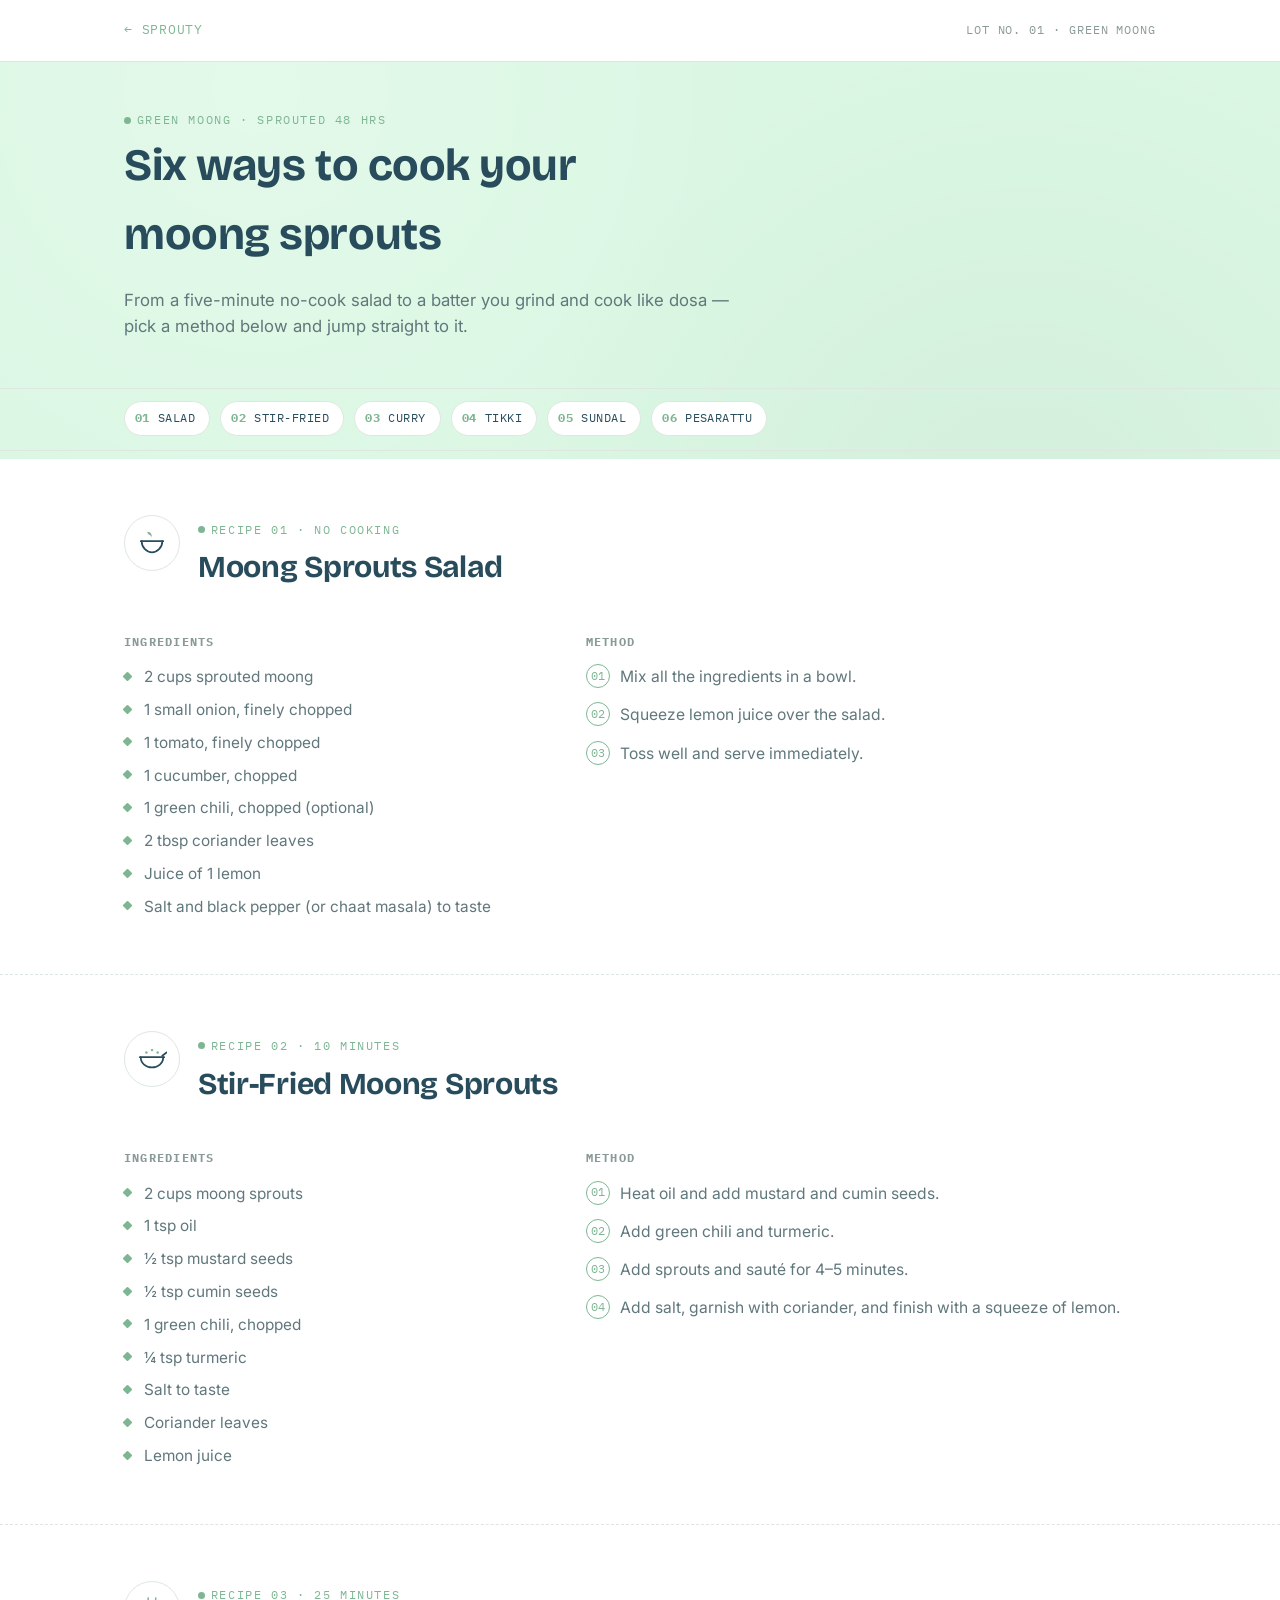
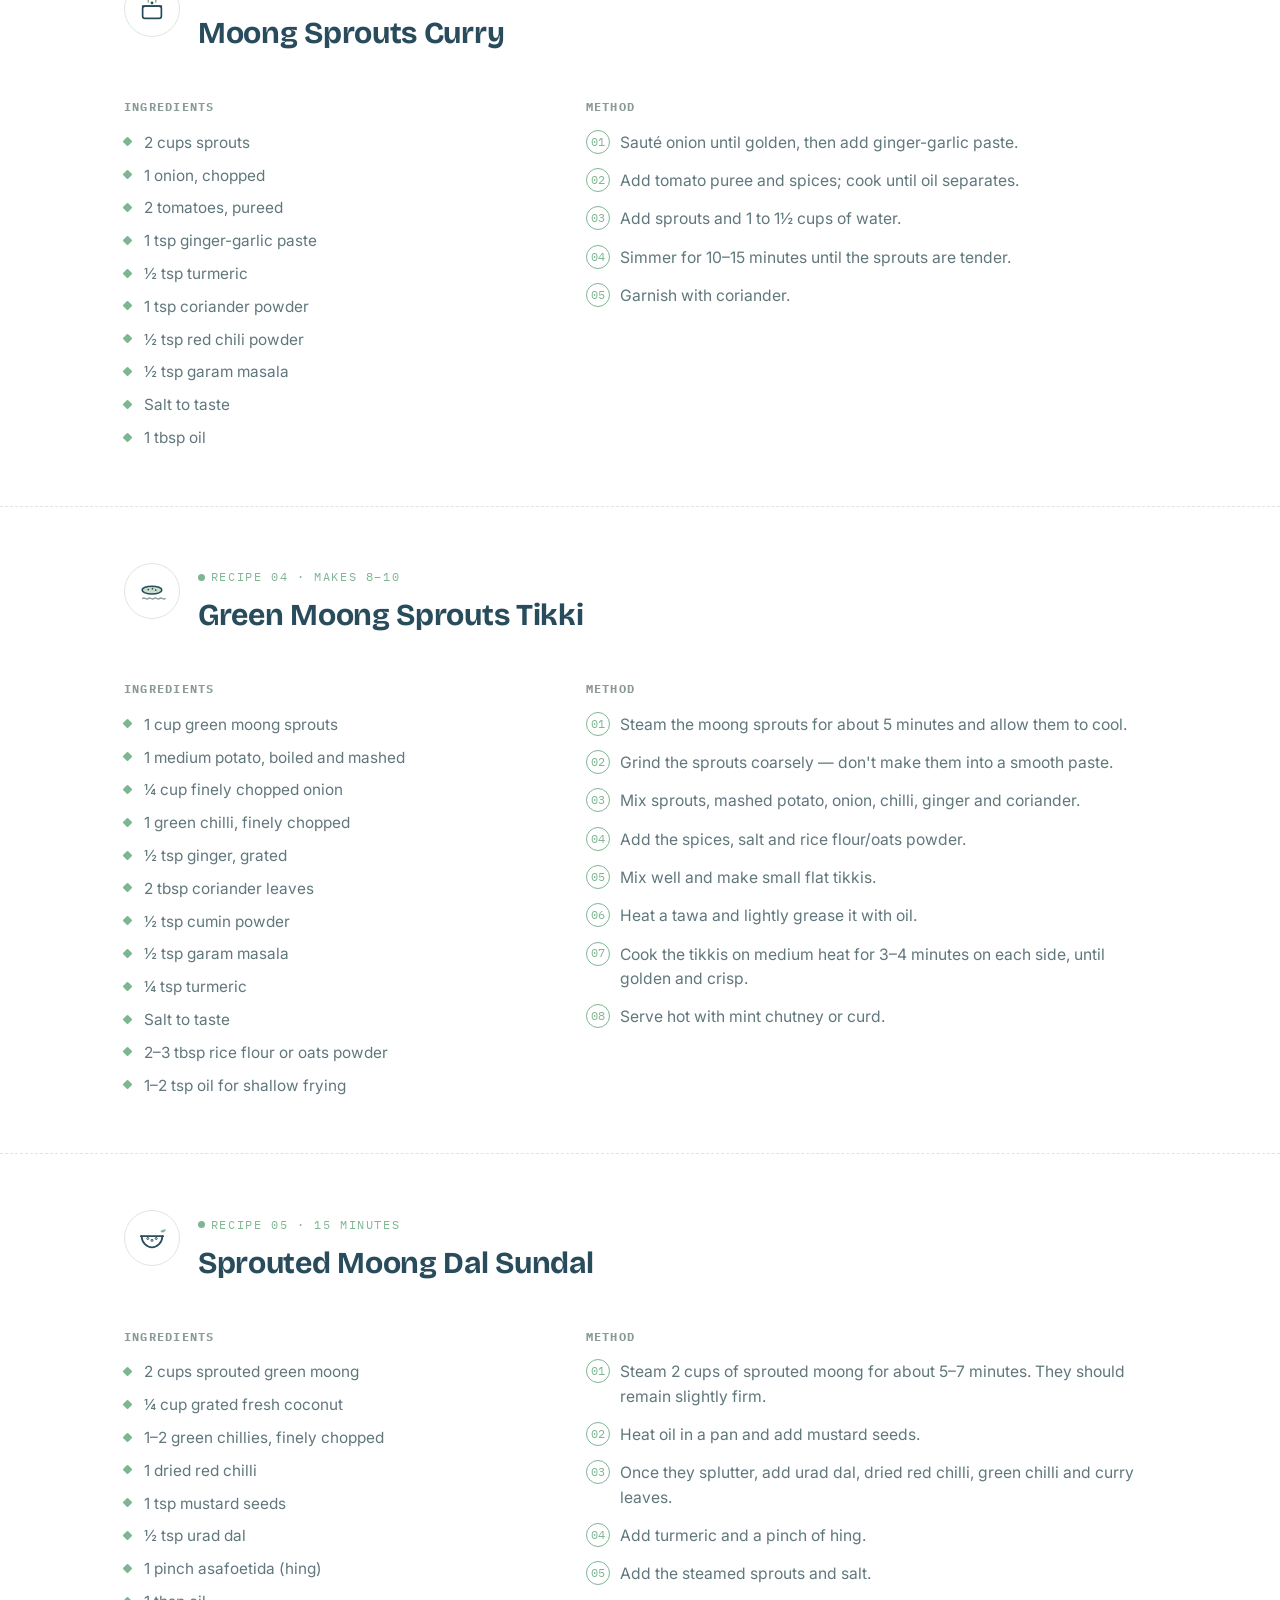
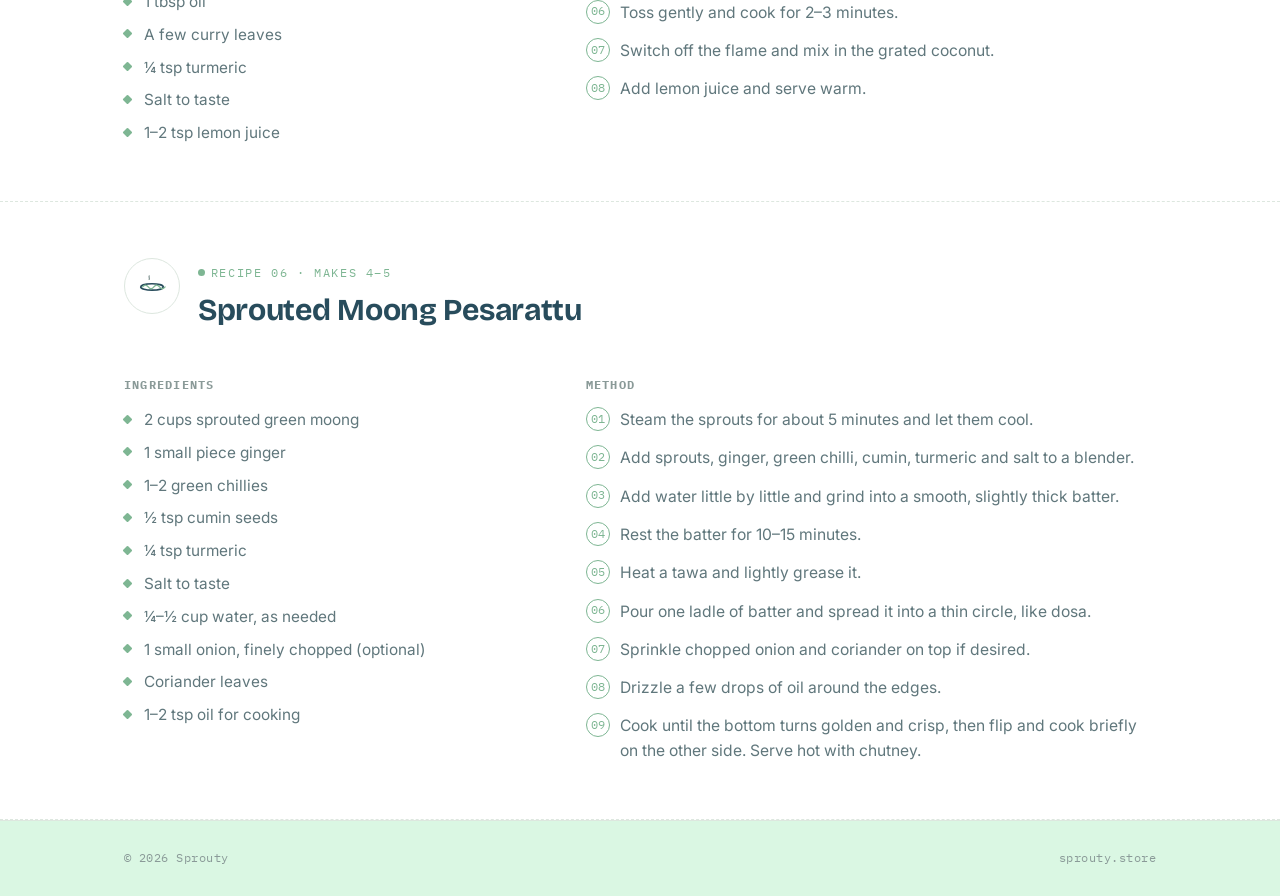
==== moong.html @ 5dbc137a "Initial commit of Sprouty website Co-Authored-By: Claude Sonnet 5 <noreply@anthropic.com>" ====
<!doctype html>
<html lang="en">
<head>
<meta charset="utf-8">
<meta name="viewport" content="width=device-width, initial-scale=1">
<title>Green Moong Sprouts — 6 Recipes | Sprouty</title>
<meta name="description" content="Six ways to cook green moong sprouts: salad, stir-fry, curry, tikki, sundal and pesarattu.">
<link rel="icon" href="asset/img/favicon.ico" sizes="any">
<link rel="icon" type="image/png" sizes="16x16" href="asset/img/favicon-16x16.png">
<link rel="icon" type="image/png" sizes="32x32" href="asset/img/favicon-32x32.png">
<link rel="icon" type="image/png" sizes="192x192" href="asset/img/favicon-192x192.png">
<link rel="apple-touch-icon" sizes="180x180" href="asset/img/favicon-180x180.png">
<link rel="preconnect" href="https://fonts.googleapis.com">
<link rel="preconnect" href="https://fonts.gstatic.com" crossorigin>
<link href="https://fonts.googleapis.com/css2?family=Bricolage+Grotesque:opsz,wght@12..96,400..800&family=IBM+Plex+Mono:wght@400;600&family=Inter:wght@400;500;600&display=swap" rel="stylesheet">
<link rel="stylesheet" href="css/style.css">
</head>
<body>

<!-- shared icon set, referenced via <use> so every recipe badge shares one visual language -->
<svg width="0" height="0" style="position:absolute" aria-hidden="true">
<defs>
  <symbol id="icon-salad" viewBox="0 0 32 32">
    <path d="M16 11c0-4-5-3-5-7 4 0 5 3 5 7z" fill="#7eb693"/>
    <path d="M5 14c0 7 5.5 12 11 12s11-5 11-12" fill="none" stroke="#284c5c" stroke-width="1.8" stroke-linecap="round"/>
    <line x1="4" y1="14" x2="28" y2="14" stroke="#284c5c" stroke-width="1.8" stroke-linecap="round"/>
  </symbol>
  <symbol id="icon-stirfry" viewBox="0 0 32 32">
    <circle cx="10" cy="9" r="1.3" fill="#7eb693"/>
    <circle cx="16" cy="6.5" r="1.3" fill="#7eb693"/>
    <circle cx="22" cy="9" r="1.3" fill="#7eb693"/>
    <path d="M4 14c0 6.5 5.5 11 12 11s12-4.5 12-11" fill="none" stroke="#284c5c" stroke-width="1.8" stroke-linecap="round"/>
    <line x1="3" y1="14" x2="29" y2="14" stroke="#284c5c" stroke-width="1.8" stroke-linecap="round"/>
    <line x1="27" y1="12.5" x2="31.5" y2="9" stroke="#284c5c" stroke-width="1.8" stroke-linecap="round"/>
  </symbol>
  <symbol id="icon-curry" viewBox="0 0 32 32">
    <circle cx="16" cy="9.5" r="1.5" fill="#284c5c"/>
    <path d="M12 8.5c.6-1.8-.6-2.6 0-4.2M20 8.5c.6-1.8-.6-2.6 0-4.2" fill="none" stroke="#7eb693" stroke-width="1.6" stroke-linecap="round"/>
    <rect x="6" y="13" width="20" height="13" rx="2.5" fill="none" stroke="#284c5c" stroke-width="1.8"/>
    <line x1="6" y1="13" x2="26" y2="13" stroke="#284c5c" stroke-width="1.8" stroke-linecap="round"/>
  </symbol>
  <symbol id="icon-tikki" viewBox="0 0 32 32">
    <ellipse cx="16" cy="15" rx="10.5" ry="4.2" fill="#c9dec9" stroke="#284c5c" stroke-width="1.6"/>
    <circle cx="12" cy="14.5" r="0.9" fill="#284c5c"/>
    <circle cx="16.5" cy="13.5" r="0.9" fill="#284c5c"/>
    <circle cx="20" cy="15" r="0.9" fill="#284c5c"/>
    <path d="M6 24c2-2.3 4 2.3 6 0s4 2.3 6 0 4 2.3 6 0 4 2.3 6 0" fill="none" stroke="#8a9a98" stroke-width="1.4" stroke-linecap="round"/>
  </symbol>
  <symbol id="icon-sundal" viewBox="0 0 32 32">
    <circle cx="11.5" cy="16.5" r="1.1" fill="#e4f1e8" stroke="#284c5c" stroke-width="1"/>
    <circle cx="16" cy="18.5" r="1.1" fill="#e4f1e8" stroke="#284c5c" stroke-width="1"/>
    <circle cx="20.5" cy="16.5" r="1.1" fill="#e4f1e8" stroke="#284c5c" stroke-width="1"/>
    <path d="M5 14c0 7 5.5 12 11 12s11-5 11-12" fill="none" stroke="#284c5c" stroke-width="1.8" stroke-linecap="round"/>
    <line x1="4" y1="14" x2="28" y2="14" stroke="#284c5c" stroke-width="1.8" stroke-linecap="round"/>
    <path d="M25 9c2-3 6-2 6-2-1 3-4 4-6 2z" fill="#7eb693"/>
  </symbol>
  <symbol id="icon-pesarattu" viewBox="0 0 32 32">
    <ellipse cx="16" cy="17" rx="12" ry="3.4" fill="none" stroke="#284c5c" stroke-width="1.8"/>
    <path d="M6 17c2-2.6 4-2.6 6 0s4 2.6 6 0 4-2.6 6 0 4 2.6 6 0" fill="none" stroke="#7eb693" stroke-width="1.4" stroke-linecap="round"/>
    <path d="M13 9c.8-1.6-.6-2.2 0-3.8" fill="none" stroke="#8a9a98" stroke-width="1.4" stroke-linecap="round"/>
  </symbol>
</defs>
</svg>

<header class="site-header">
  <div class="wrap">
    <a class="back-link" href="index.html">← Sprouty</a>
    <span class="header-tag">Lot No. 01 · Green Moong</span>
  </div>
</header>

<section class="page-intro">
  <div class="wrap">
    <span class="kicker">Green moong · sprouted 48 hrs</span>
    <h1>Six ways to cook your moong sprouts</h1>
    <p class="lede">From a five-minute no-cook salad to a batter you grind and cook like dosa — pick a method below and jump straight to it.</p>
  </div>
</section>

<nav class="jumpnav" aria-label="Jump to recipe">
  <div class="wrap">
    <a href="#salad"><span class="num">01</span> Salad</a>
    <a href="#stir-fried"><span class="num">02</span> Stir-Fried</a>
    <a href="#curry"><span class="num">03</span> Curry</a>
    <a href="#tikki"><span class="num">04</span> Tikki</a>
    <a href="#sundal"><span class="num">05</span> Sundal</a>
    <a href="#pesarattu"><span class="num">06</span> Pesarattu</a>
  </div>
</nav>

<main>

<section id="salad" class="recipe">
  <div class="wrap">
    <div class="recipe-head">
      <div class="recipe-icon"><svg><use href="#icon-salad"/></svg></div>
      <div>
        <span class="kicker">Recipe 01 · no cooking</span>
        <h2>Moong Sprouts Salad</h2>
      </div>
    </div>
    <div class="recipe-body">
      <div class="ingredients">
        <h3>Ingredients</h3>
        <ul>
          <li>2 cups sprouted moong</li>
          <li>1 small onion, finely chopped</li>
          <li>1 tomato, finely chopped</li>
          <li>1 cucumber, chopped</li>
          <li>1 green chili, chopped (optional)</li>
          <li>2 tbsp coriander leaves</li>
          <li>Juice of 1 lemon</li>
          <li>Salt and black pepper (or chaat masala) to taste</li>
        </ul>
      </div>
      <div class="method">
        <h3>Method</h3>
        <ol>
          <li>Mix all the ingredients in a bowl.</li>
          <li>Squeeze lemon juice over the salad.</li>
          <li>Toss well and serve immediately.</li>
        </ol>
      </div>
    </div>
  </div>
</section>

<section id="stir-fried" class="recipe">
  <div class="wrap">
    <div class="recipe-head">
      <div class="recipe-icon"><svg><use href="#icon-stirfry"/></svg></div>
      <div>
        <span class="kicker">Recipe 02 · 10 minutes</span>
        <h2>Stir-Fried Moong Sprouts</h2>
      </div>
    </div>
    <div class="recipe-body">
      <div class="ingredients">
        <h3>Ingredients</h3>
        <ul>
          <li>2 cups moong sprouts</li>
          <li>1 tsp oil</li>
          <li>½ tsp mustard seeds</li>
          <li>½ tsp cumin seeds</li>
          <li>1 green chili, chopped</li>
          <li>¼ tsp turmeric</li>
          <li>Salt to taste</li>
          <li>Coriander leaves</li>
          <li>Lemon juice</li>
        </ul>
      </div>
      <div class="method">
        <h3>Method</h3>
        <ol>
          <li>Heat oil and add mustard and cumin seeds.</li>
          <li>Add green chili and turmeric.</li>
          <li>Add sprouts and sauté for 4–5 minutes.</li>
          <li>Add salt, garnish with coriander, and finish with a squeeze of lemon.</li>
        </ol>
      </div>
    </div>
  </div>
</section>

<section id="curry" class="recipe">
  <div class="wrap">
    <div class="recipe-head">
      <div class="recipe-icon"><svg><use href="#icon-curry"/></svg></div>
      <div>
        <span class="kicker">Recipe 03 · 25 minutes</span>
        <h2>Moong Sprouts Curry</h2>
      </div>
    </div>
    <div class="recipe-body">
      <div class="ingredients">
        <h3>Ingredients</h3>
        <ul>
          <li>2 cups sprouts</li>
          <li>1 onion, chopped</li>
          <li>2 tomatoes, pureed</li>
          <li>1 tsp ginger-garlic paste</li>
          <li>½ tsp turmeric</li>
          <li>1 tsp coriander powder</li>
          <li>½ tsp red chili powder</li>
          <li>½ tsp garam masala</li>
          <li>Salt to taste</li>
          <li>1 tbsp oil</li>
        </ul>
      </div>
      <div class="method">
        <h3>Method</h3>
        <ol>
          <li>Sauté onion until golden, then add ginger-garlic paste.</li>
          <li>Add tomato puree and spices; cook until oil separates.</li>
          <li>Add sprouts and 1 to 1½ cups of water.</li>
          <li>Simmer for 10–15 minutes until the sprouts are tender.</li>
          <li>Garnish with coriander.</li>
        </ol>
      </div>
    </div>
  </div>
</section>

<section id="tikki" class="recipe">
  <div class="wrap">
    <div class="recipe-head">
      <div class="recipe-icon"><svg><use href="#icon-tikki"/></svg></div>
      <div>
        <span class="kicker">Recipe 04 · makes 8–10</span>
        <h2>Green Moong Sprouts Tikki</h2>
      </div>
    </div>
    <div class="recipe-body">
      <div class="ingredients">
        <h3>Ingredients</h3>
        <ul>
          <li>1 cup green moong sprouts</li>
          <li>1 medium potato, boiled and mashed</li>
          <li>¼ cup finely chopped onion</li>
          <li>1 green chilli, finely chopped</li>
          <li>½ tsp ginger, grated</li>
          <li>2 tbsp coriander leaves</li>
          <li>½ tsp cumin powder</li>
          <li>½ tsp garam masala</li>
          <li>¼ tsp turmeric</li>
          <li>Salt to taste</li>
          <li>2–3 tbsp rice flour or oats powder</li>
          <li>1–2 tsp oil for shallow frying</li>
        </ul>
      </div>
      <div class="method">
        <h3>Method</h3>
        <ol>
          <li>Steam the moong sprouts for about 5 minutes and allow them to cool.</li>
          <li>Grind the sprouts coarsely — don't make them into a smooth paste.</li>
          <li>Mix sprouts, mashed potato, onion, chilli, ginger and coriander.</li>
          <li>Add the spices, salt and rice flour/oats powder.</li>
          <li>Mix well and make small flat tikkis.</li>
          <li>Heat a tawa and lightly grease it with oil.</li>
          <li>Cook the tikkis on medium heat for 3–4 minutes on each side, until golden and crisp.</li>
          <li>Serve hot with mint chutney or curd.</li>
        </ol>
      </div>
    </div>
  </div>
</section>

<section id="sundal" class="recipe">
  <div class="wrap">
    <div class="recipe-head">
      <div class="recipe-icon"><svg><use href="#icon-sundal"/></svg></div>
      <div>
        <span class="kicker">Recipe 05 · 15 minutes</span>
        <h2>Sprouted Moong Dal Sundal</h2>
      </div>
    </div>
    <div class="recipe-body">
      <div class="ingredients">
        <h3>Ingredients</h3>
        <ul>
          <li>2 cups sprouted green moong</li>
          <li>¼ cup grated fresh coconut</li>
          <li>1–2 green chillies, finely chopped</li>
          <li>1 dried red chilli</li>
          <li>1 tsp mustard seeds</li>
          <li>½ tsp urad dal</li>
          <li>1 pinch asafoetida (hing)</li>
          <li>1 tbsp oil</li>
          <li>A few curry leaves</li>
          <li>¼ tsp turmeric</li>
          <li>Salt to taste</li>
          <li>1–2 tsp lemon juice</li>
        </ul>
      </div>
      <div class="method">
        <h3>Method</h3>
        <ol>
          <li>Steam 2 cups of sprouted moong for about 5–7 minutes. They should remain slightly firm.</li>
          <li>Heat oil in a pan and add mustard seeds.</li>
          <li>Once they splutter, add urad dal, dried red chilli, green chilli and curry leaves.</li>
          <li>Add turmeric and a pinch of hing.</li>
          <li>Add the steamed sprouts and salt.</li>
          <li>Toss gently and cook for 2–3 minutes.</li>
          <li>Switch off the flame and mix in the grated coconut.</li>
          <li>Add lemon juice and serve warm.</li>
        </ol>
      </div>
    </div>
  </div>
</section>

<section id="pesarattu" class="recipe">
  <div class="wrap">
    <div class="recipe-head">
      <div class="recipe-icon"><svg><use href="#icon-pesarattu"/></svg></div>
      <div>
        <span class="kicker">Recipe 06 · makes 4–5</span>
        <h2>Sprouted Moong Pesarattu</h2>
      </div>
    </div>
    <div class="recipe-body">
      <div class="ingredients">
        <h3>Ingredients</h3>
        <ul>
          <li>2 cups sprouted green moong</li>
          <li>1 small piece ginger</li>
          <li>1–2 green chillies</li>
          <li>½ tsp cumin seeds</li>
          <li>¼ tsp turmeric</li>
          <li>Salt to taste</li>
          <li>¼–½ cup water, as needed</li>
          <li>1 small onion, finely chopped (optional)</li>
          <li>Coriander leaves</li>
          <li>1–2 tsp oil for cooking</li>
        </ul>
      </div>
      <div class="method">
        <h3>Method</h3>
        <ol>
          <li>Steam the sprouts for about 5 minutes and let them cool.</li>
          <li>Add sprouts, ginger, green chilli, cumin, turmeric and salt to a blender.</li>
          <li>Add water little by little and grind into a smooth, slightly thick batter.</li>
          <li>Rest the batter for 10–15 minutes.</li>
          <li>Heat a tawa and lightly grease it.</li>
          <li>Pour one ladle of batter and spread it into a thin circle, like dosa.</li>
          <li>Sprinkle chopped onion and coriander on top if desired.</li>
          <li>Drizzle a few drops of oil around the edges.</li>
          <li>Cook until the bottom turns golden and crisp, then flip and cook briefly on the other side. Serve hot with chutney.</li>
        </ol>
      </div>
    </div>
  </div>
</section>

</main>

<footer class="site-footer">
  <div class="wrap">
    <span>© 2026 Sprouty</span>
    <span>sprouty.store</span>
  </div>
</footer>

</body>
</html>
---- css/style.css ----
/* ============================================================
   Sprouty — design tokens
   Identity: seed-packet / kraft-paper packaging label.
   The QR code lives on a physical box, so the whole site borrows
   the visual language of that box: kraft paper, ink stamps,
   perforated tear-edges, stencil-numbered lots.
   ============================================================ */

:root {
  /* color */
  --kraft: #1ecf5529;      /* main page / hero background */
  --kraft-deep: #c9dec9;   /* light-green sections */
  --paper-light: #ffffff;  /* card / header / input bg */
  --ink: #60777c;          /* primary body text */
  --ink-soft: #8a9a98;     /* secondary / muted / placeholder text */
  --moss: #7eb693;         /* primary green: links, primary icons, logo */
  --moss-dark: #284c5c;    /* dark blue-green: headings, important icons, link hover, badge/nav text */
  --sprout: #7eb693;       /* icon accent, aliased to primary green */
  --sprout-light: #c9dec9; /* light green: badge/tag bg, input borders */
  --stamp: #284c5c;        /* "coming soon" badge text/border */
  --line: #dde7df;         /* card / input borders */
  --btn-primary-bg: #f7d568;
  --btn-primary-text: #284c5c;
  --btn-primary-hover-bg: #ebc556;

  /* type */
  --font-display: "Bricolage Grotesque", "Segoe UI", system-ui, sans-serif;
  --font-body: "Inter", "Segoe UI", system-ui, sans-serif;
  --font-mono: "IBM Plex Mono", "Courier New", monospace;

  --container: 1080px;
}

* {
  box-sizing: border-box;
}

html {
  scroll-behavior: smooth;
}

@media (prefers-reduced-motion: reduce) {
  html {
    scroll-behavior: auto;
  }
  * {
    animation-duration: 0.001ms !important;
    animation-iteration-count: 1 !important;
    transition-duration: 0.001ms !important;
  }
}

body {
  margin: 0;
  background: var(--kraft);
  color: var(--ink);
  font-family: var(--font-body);
  font-size: 16px;
  line-height: 1.55;
  -webkit-font-smoothing: antialiased;
}

/* subtle kraft-paper texture via layered gradients, no image assets */
body {
  background-image:
    radial-gradient(circle at 20% 10%, rgba(255, 255, 255, 0.25), transparent 40%),
    radial-gradient(circle at 80% 60%, rgba(0, 0, 0, 0.03), transparent 45%);
  background-attachment: fixed;
}

h1, h2, h3 {
  font-family: var(--font-display);
  color: var(--moss-dark);
  margin: 0 0 0.4em;
  letter-spacing: -0.01em;
}

p {
  margin: 0 0 1em;
}

a {
  color: inherit;
}

.wrap {
  max-width: var(--container);
  margin: 0 auto;
  padding: 0 24px;
}

/* --- kicker / stamp labels --- */
.kicker {
  display: inline-flex;
  align-items: center;
  gap: 0.5em;
  font-family: var(--font-mono);
  font-size: 0.72rem;
  letter-spacing: 0.14em;
  text-transform: uppercase;
  color: var(--moss);
}

.kicker::before {
  content: "";
  width: 7px;
  height: 7px;
  border-radius: 50%;
  background: var(--sprout);
  flex-shrink: 0;
}

/* --- header --- */
.site-header {
  background: var(--paper-light);
  border-bottom: 1px solid var(--line);
}

.site-header .wrap {
  display: flex;
  align-items: center;
  justify-content: space-between;
  padding-top: 20px;
  padding-bottom: 20px;
  gap: 16px;
}

.brand {
  display: flex;
  align-items: center;
  gap: 10px;
  text-decoration: none;
  font-family: var(--font-display);
  font-weight: 700;
  font-size: 1.35rem;
  color: var(--moss);
}

.brand-logo {
  height: 34px;
  width: auto;
  flex-shrink: 0;
}

.header-tag {
  font-family: var(--font-mono);
  font-size: 0.72rem;
  letter-spacing: 0.08em;
  color: var(--ink-soft);
  text-transform: uppercase;
}

.back-link {
  display: inline-flex;
  align-items: center;
  gap: 6px;
  text-decoration: none;
  font-family: var(--font-mono);
  font-size: 0.8rem;
  letter-spacing: 0.06em;
  text-transform: uppercase;
  color: var(--moss);
  border-bottom: 1px solid transparent;
}

.back-link:hover,
.back-link:focus-visible {
  color: var(--moss-dark);
  border-color: var(--moss-dark);
}

/* --- focus visibility --- */
a:focus-visible,
button:focus-visible {
  outline: 2px solid var(--moss-dark);
  outline-offset: 3px;
}

/* --- hero --- */
.hero {
  padding: 72px 0 56px;
}

.hero .wrap {
  display: grid;
  grid-template-columns: 1.1fr 0.9fr;
  gap: 48px;
  align-items: center;
}

.hero h1 {
  font-size: clamp(2.2rem, 4.5vw, 3.4rem);
  line-height: 1.06;
  max-width: 12ch;
}

.hero p.lede {
  font-size: 1.08rem;
  color: var(--ink);
  max-width: 46ch;
  margin-top: 18px;
}

.hero-art {
  display: flex;
  justify-content: center;
}

.hero-art svg {
  width: min(100%, 320px);
  height: auto;
}

/* growth wobble on the hero mark, off by default reduced-motion */
.hero-art .shoot {
  transform-origin: bottom center;
  animation: sway 6s ease-in-out infinite;
}

@keyframes sway {
  0%, 100% { transform: rotate(-1.5deg); }
  50% { transform: rotate(1.5deg); }
}

/* --- section label row --- */
.section-head {
  display: flex;
  align-items: baseline;
  justify-content: space-between;
  gap: 16px;
  margin-bottom: 28px;
  flex-wrap: wrap;
}

.section-head h2 {
  font-size: clamp(1.5rem, 3vw, 2rem);
}

/* --- product grid --- */
.products {
  padding: 8px 0 80px;
}

.grid {
  display: grid;
  grid-template-columns: repeat(2, 1fr);
  gap: 20px;
}

.card {
  position: relative;
  background: var(--paper-light);
  border-radius: 4px;
  padding: 28px 24px 24px;
  text-decoration: none;
  color: var(--ink);
  display: flex;
  flex-direction: column;
  gap: 10px;
  min-height: 220px;
  transition: transform 0.18s ease, box-shadow 0.18s ease, border-color 0.18s ease;
  border: 1px solid var(--line);
}

/* perforated tear-edge along the bottom of every card, the site's
   recurring signature motif borrowed from a seed-packet flap */
.card::after {
  content: "";
  position: absolute;
  left: 0;
  right: 0;
  bottom: -1px;
  height: 10px;
  background-image: radial-gradient(circle, var(--kraft) 2.6px, transparent 2.7px);
  background-size: 16px 16px;
  background-position: 8px center;
}

a.card:hover,
a.card:focus-visible {
  transform: translateY(-3px);
  border-color: var(--moss-dark);
  box-shadow: 0 10px 24px rgba(96, 119, 124, 0.14);
}

a.card:hover .card-cta,
a.card:focus-visible .card-cta {
  color: var(--moss-dark);
}

.card-eyebrow {
  font-family: var(--font-mono);
  font-size: 0.7rem;
  letter-spacing: 0.1em;
  text-transform: uppercase;
  color: var(--ink-soft);
}

.card h3 {
  font-size: 1.5rem;
  margin-bottom: 2px;
}

.card p {
  color: var(--ink);
  font-size: 0.94rem;
  margin-bottom: 0;
}

.card-cta {
  margin-top: auto;
  font-family: var(--font-mono);
  font-size: 0.78rem;
  letter-spacing: 0.06em;
  text-transform: uppercase;
  color: var(--moss);
  padding-top: 12px;
}

.card.is-soon {
  color: var(--ink-soft);
  cursor: default;
  opacity: 0.85;
}

.card.is-soon .card-cta {
  color: var(--ink-soft);
}

.stamp {
  position: absolute;
  top: 18px;
  right: 18px;
  background: var(--sprout-light);
  border: 1.5px solid var(--stamp);
  color: var(--stamp);
  font-family: var(--font-mono);
  font-size: 0.62rem;
  letter-spacing: 0.08em;
  text-transform: uppercase;
  padding: 3px 8px;
  border-radius: 3px;
  transform: rotate(6deg);
}

/* --- footer --- */
.site-footer {
  border-top: 1px solid var(--line);
  padding: 28px 0;
}

.site-footer .wrap {
  display: flex;
  justify-content: space-between;
  align-items: center;
  flex-wrap: wrap;
  gap: 10px;
  font-family: var(--font-mono);
  font-size: 0.76rem;
  letter-spacing: 0.04em;
  color: var(--ink-soft);
}

/* ============================================================
   Moong recipe page
   ============================================================ */

.page-intro {
  padding: 44px 0 8px;
}

.page-intro h1 {
  font-size: clamp(2rem, 4vw, 2.8rem);
  max-width: 16ch;
}

.page-intro p.lede {
  color: var(--ink);
  max-width: 56ch;
  font-size: 1.05rem;
}

/* quick-jump strip */
.jumpnav {
  position: sticky;
  top: 0;
  z-index: 5;
  border-top: 1px solid var(--line);
  border-bottom: 1px solid var(--line);
  padding: 12px 0;
  margin: 24px 0 8px;
}

.jumpnav .wrap {
  display: flex;
  gap: 10px;
  overflow-x: auto;
  scrollbar-width: thin;
  padding-bottom: 2px;
}

.jumpnav a {
  flex-shrink: 0;
  display: inline-flex;
  align-items: center;
  gap: 8px;
  font-family: var(--font-mono);
  font-size: 0.76rem;
  letter-spacing: 0.04em;
  text-transform: uppercase;
  text-decoration: none;
  color: var(--moss-dark);
  background: var(--paper-light);
  border: 1px solid var(--line);
  border-radius: 999px;
  padding: 7px 14px 7px 10px;
  scroll-snap-align: start;
}

.jumpnav a:hover,
.jumpnav a:focus-visible {
  color: var(--moss);
  background: var(--sprout-light);
  border-color: var(--moss);
}

.jumpnav .num {
  font-weight: 700;
  color: var(--sprout);
}

/* recipe sections */
.recipe {
  padding: 56px 0;
  border-bottom: 1px dashed var(--line);
  scroll-margin-top: 64px;
}

.recipe:nth-of-type(odd) {
  background: white;
}

.recipe:nth-of-type(even) {
  background: white;
}

.recipe-head {
  display: flex;
  align-items: flex-start;
  gap: 18px;
  margin-bottom: 28px;
}

.recipe-icon {
  width: 56px;
  height: 56px;
  flex-shrink: 0;
  border-radius: 50%;
  background: var(--paper-light);
  border: 1px solid var(--line);
  display: flex;
  align-items: center;
  justify-content: center;
}

.recipe-icon svg {
  width: 30px;
  height: 30px;
}

.recipe-head .kicker {
  margin-bottom: 6px;
}

.recipe-head h2 {
  font-size: clamp(1.4rem, 3vw, 1.9rem);
}

.recipe-body {
  display: grid;
  grid-template-columns: 0.85fr 1.15fr;
  gap: 40px;
}

.recipe-body h3 {
  font-family: var(--font-mono);
  font-size: 0.78rem;
  letter-spacing: 0.1em;
  text-transform: uppercase;
  color: var(--ink-soft);
  margin-bottom: 14px;
}

.ingredients ul {
  list-style: none;
  margin: 0;
  padding: 0;
  display: flex;
  flex-direction: column;
  gap: 9px;
}

.ingredients li {
  position: relative;
  padding-left: 20px;
  font-size: 0.96rem;
}

.ingredients li::before {
  content: "";
  position: absolute;
  left: 0;
  top: 0.5em;
  width: 7px;
  height: 7px;
  background: var(--sprout);
  border-radius: 1px;
  transform: rotate(45deg);
}

.method ol {
  margin: 0;
  padding: 0;
  list-style: none;
  counter-reset: step;
  display: flex;
  flex-direction: column;
  gap: 14px;
}

.method li {
  counter-increment: step;
  position: relative;
  padding-left: 34px;
  font-size: 0.98rem;
}

.method li::before {
  content: counter(step, decimal-leading-zero);
  position: absolute;
  left: 0;
  top: -1px;
  font-family: var(--font-mono);
  font-size: 0.74rem;
  color: var(--moss);
  border: 1px solid var(--moss);
  border-radius: 50%;
  width: 22px;
  height: 22px;
  display: flex;
  align-items: center;
  justify-content: center;
}

/* ============================================================
   Responsive
   ============================================================ */

@media (max-width: 780px) {
  .hero .wrap {
    grid-template-columns: 1fr;
    gap: 28px;
  }

  .hero-art {
    order: -1;
  }

  .hero-art svg {
    width: 200px;
  }

  .grid {
    grid-template-columns: 1fr;
  }

  .recipe-body {
    grid-template-columns: 1fr;
    gap: 24px;
  }
}

@media (max-width: 480px) {
  .site-header .wrap {
    padding-top: 16px;
    padding-bottom: 16px;
  }

  .hero {
    padding: 44px 0 36px;
  }

  .recipe {
    padding: 40px 0;
  }
}
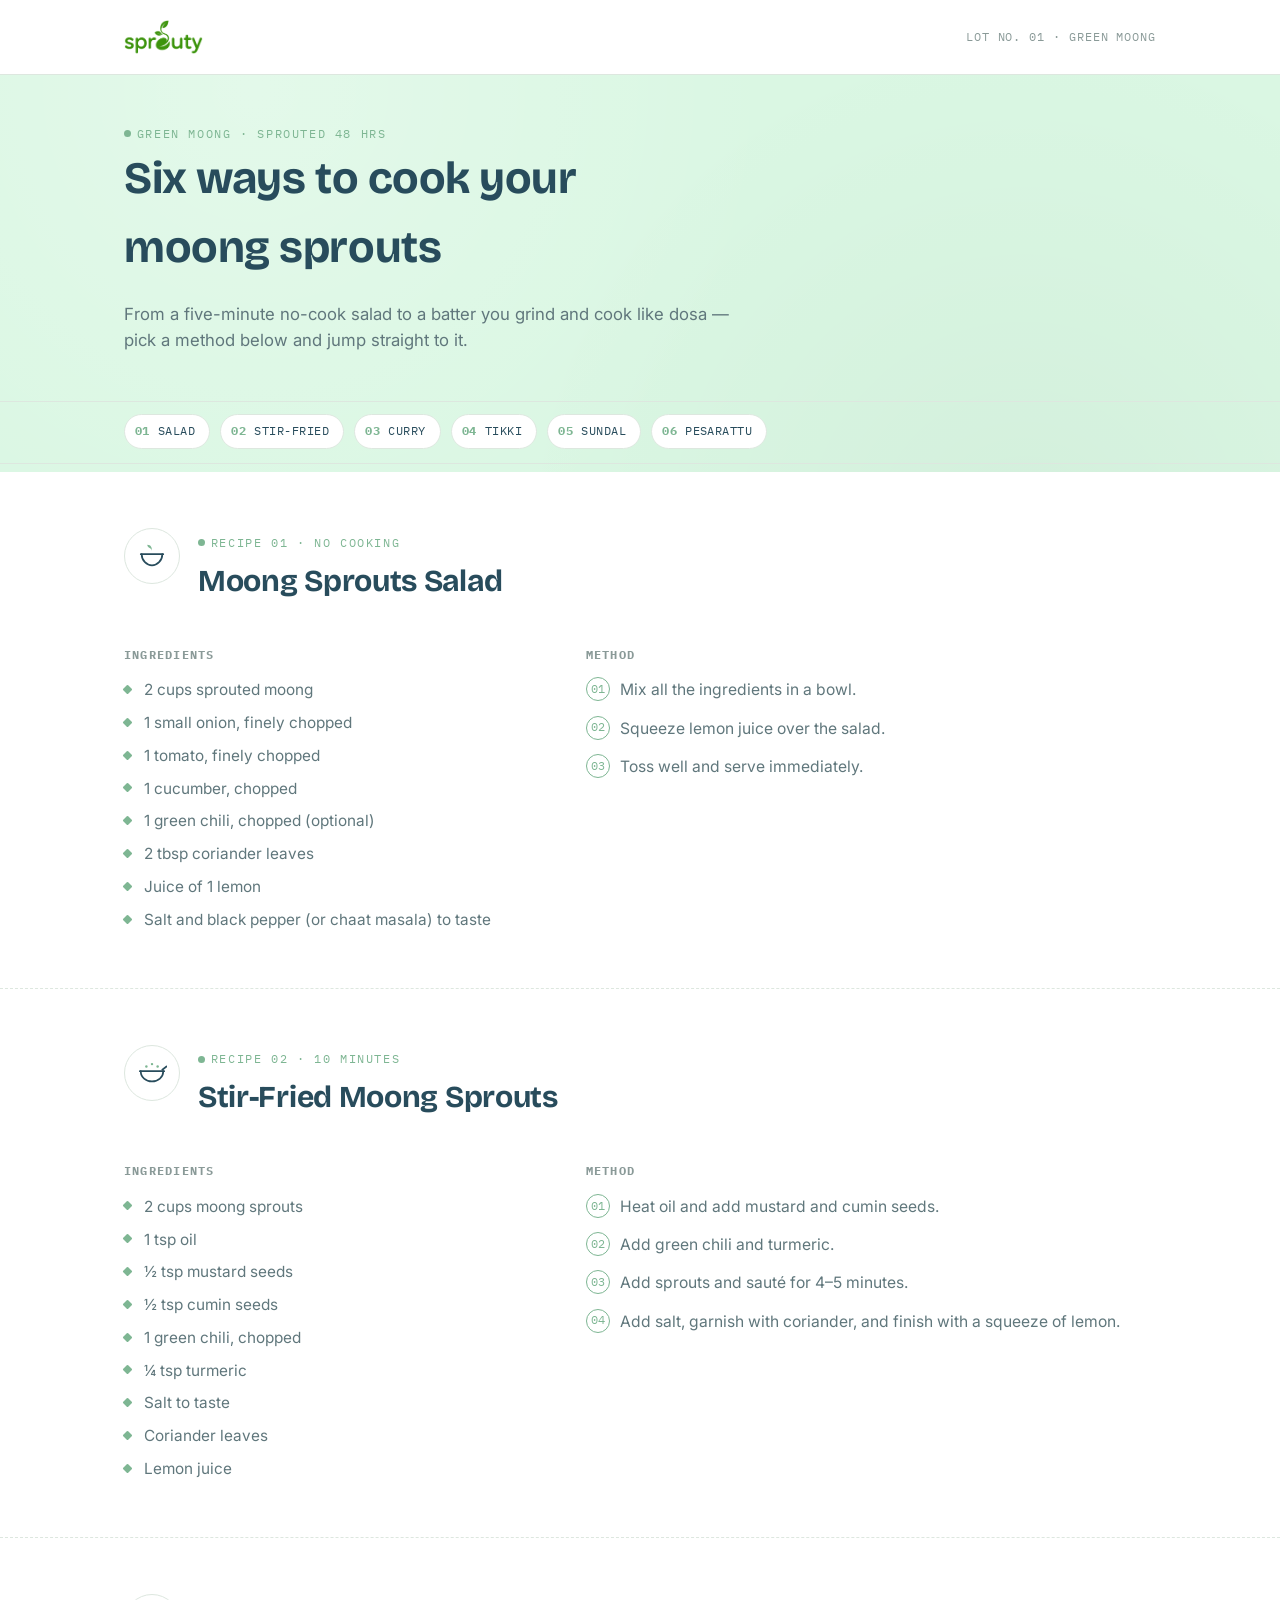
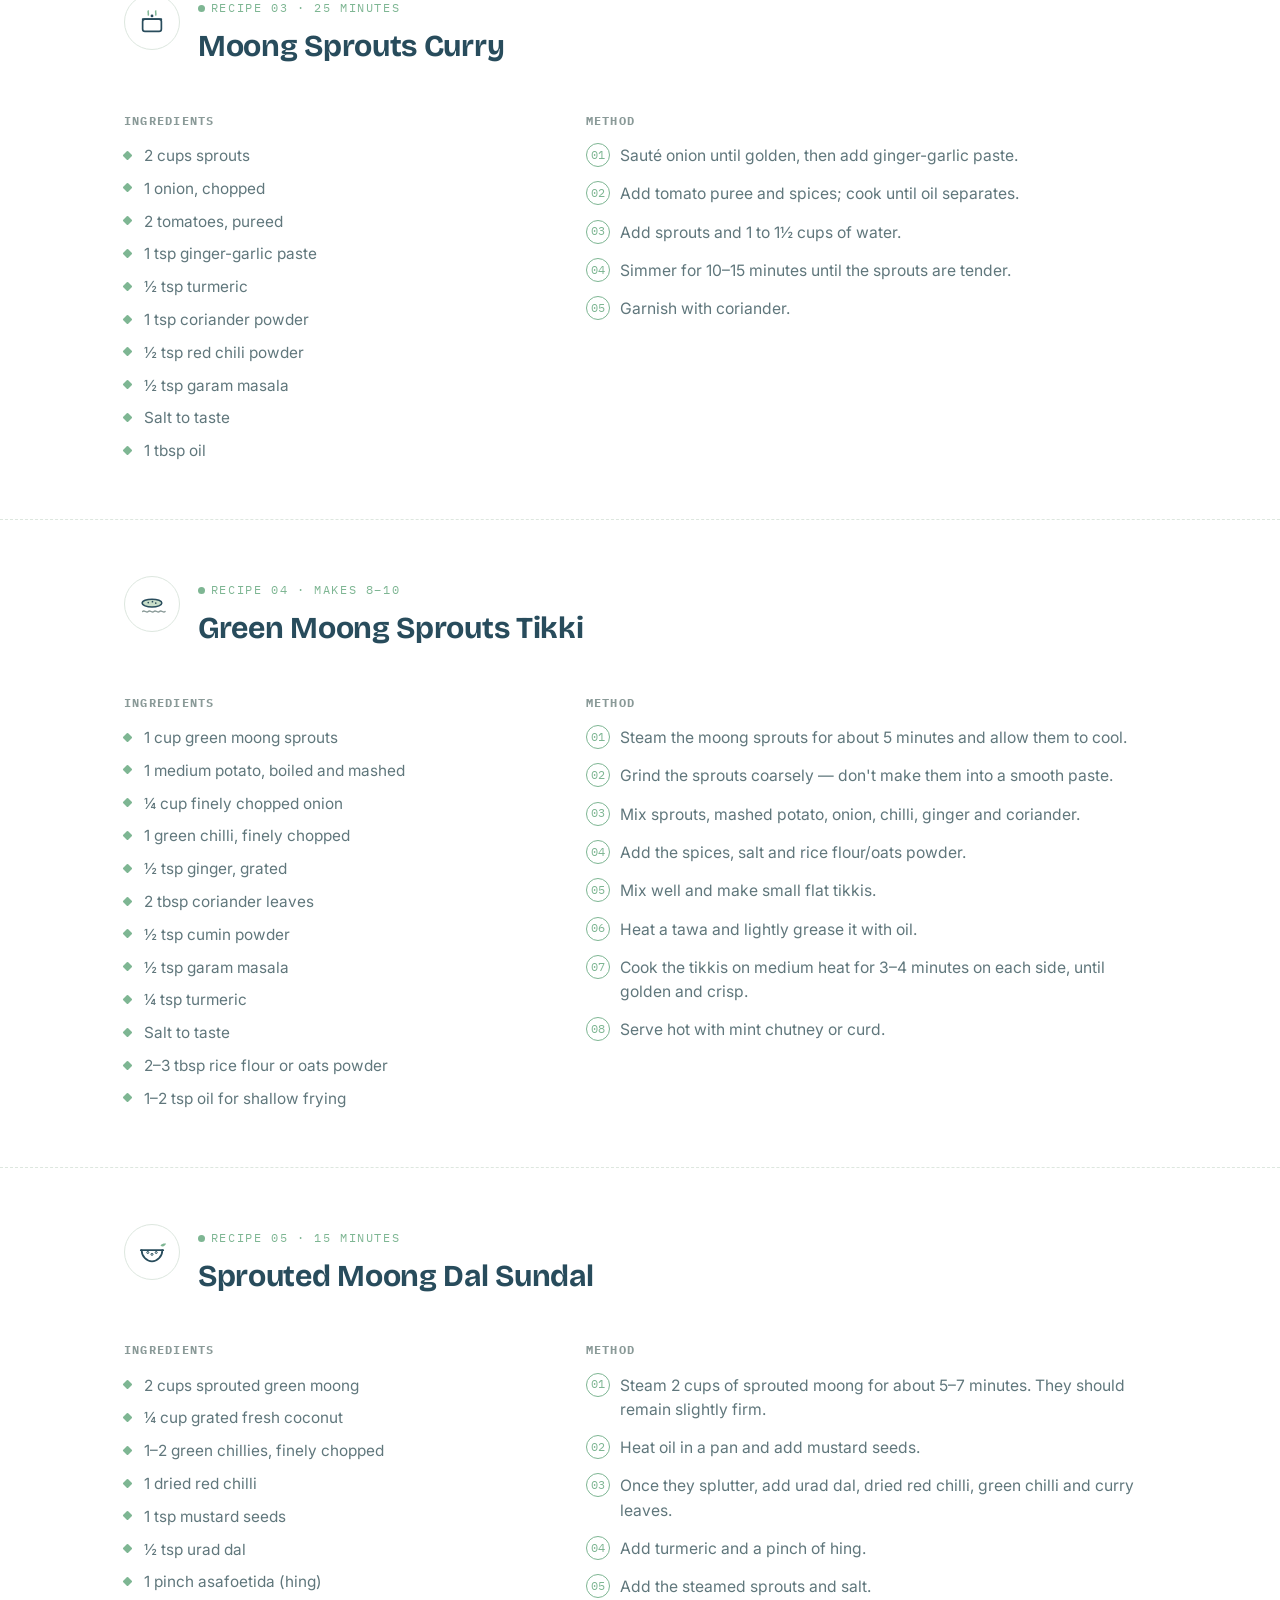
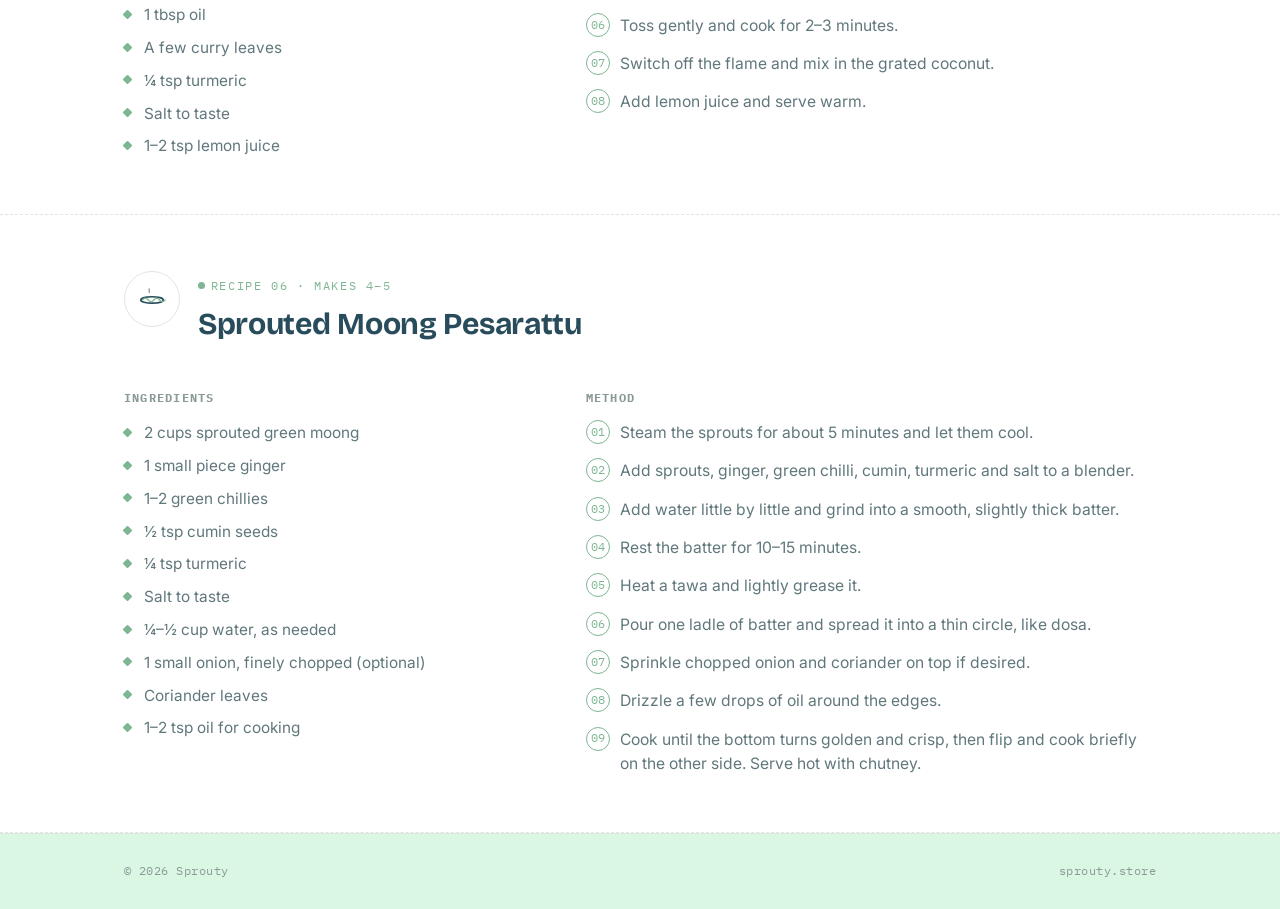
==== commit 27ae938c: "Moong UI fix" ====
--- a/moong.html
+++ b/moong.html
@@ -64,7 +64,9 @@
 
 <header class="site-header">
   <div class="wrap">
-    <a class="back-link" href="index.html">← Sprouty</a>
+    <a class="brand" href="index.html">
+      <img src="asset/img/sprouty_logo.png" alt="Sprouty" class="brand-logo">
+    </a>
     <span class="header-tag">Lot No. 01 · Green Moong</span>
   </div>
 </header>
--- a/css/style.css
+++ b/css/style.css
@@ -578,6 +578,11 @@
     grid-template-columns: 1fr;
     gap: 24px;
   }
+
+  .jumpnav .wrap {
+    overflow-x: visible;
+    flex-wrap: wrap;
+  }
 }
 
 @media (max-width: 480px) {
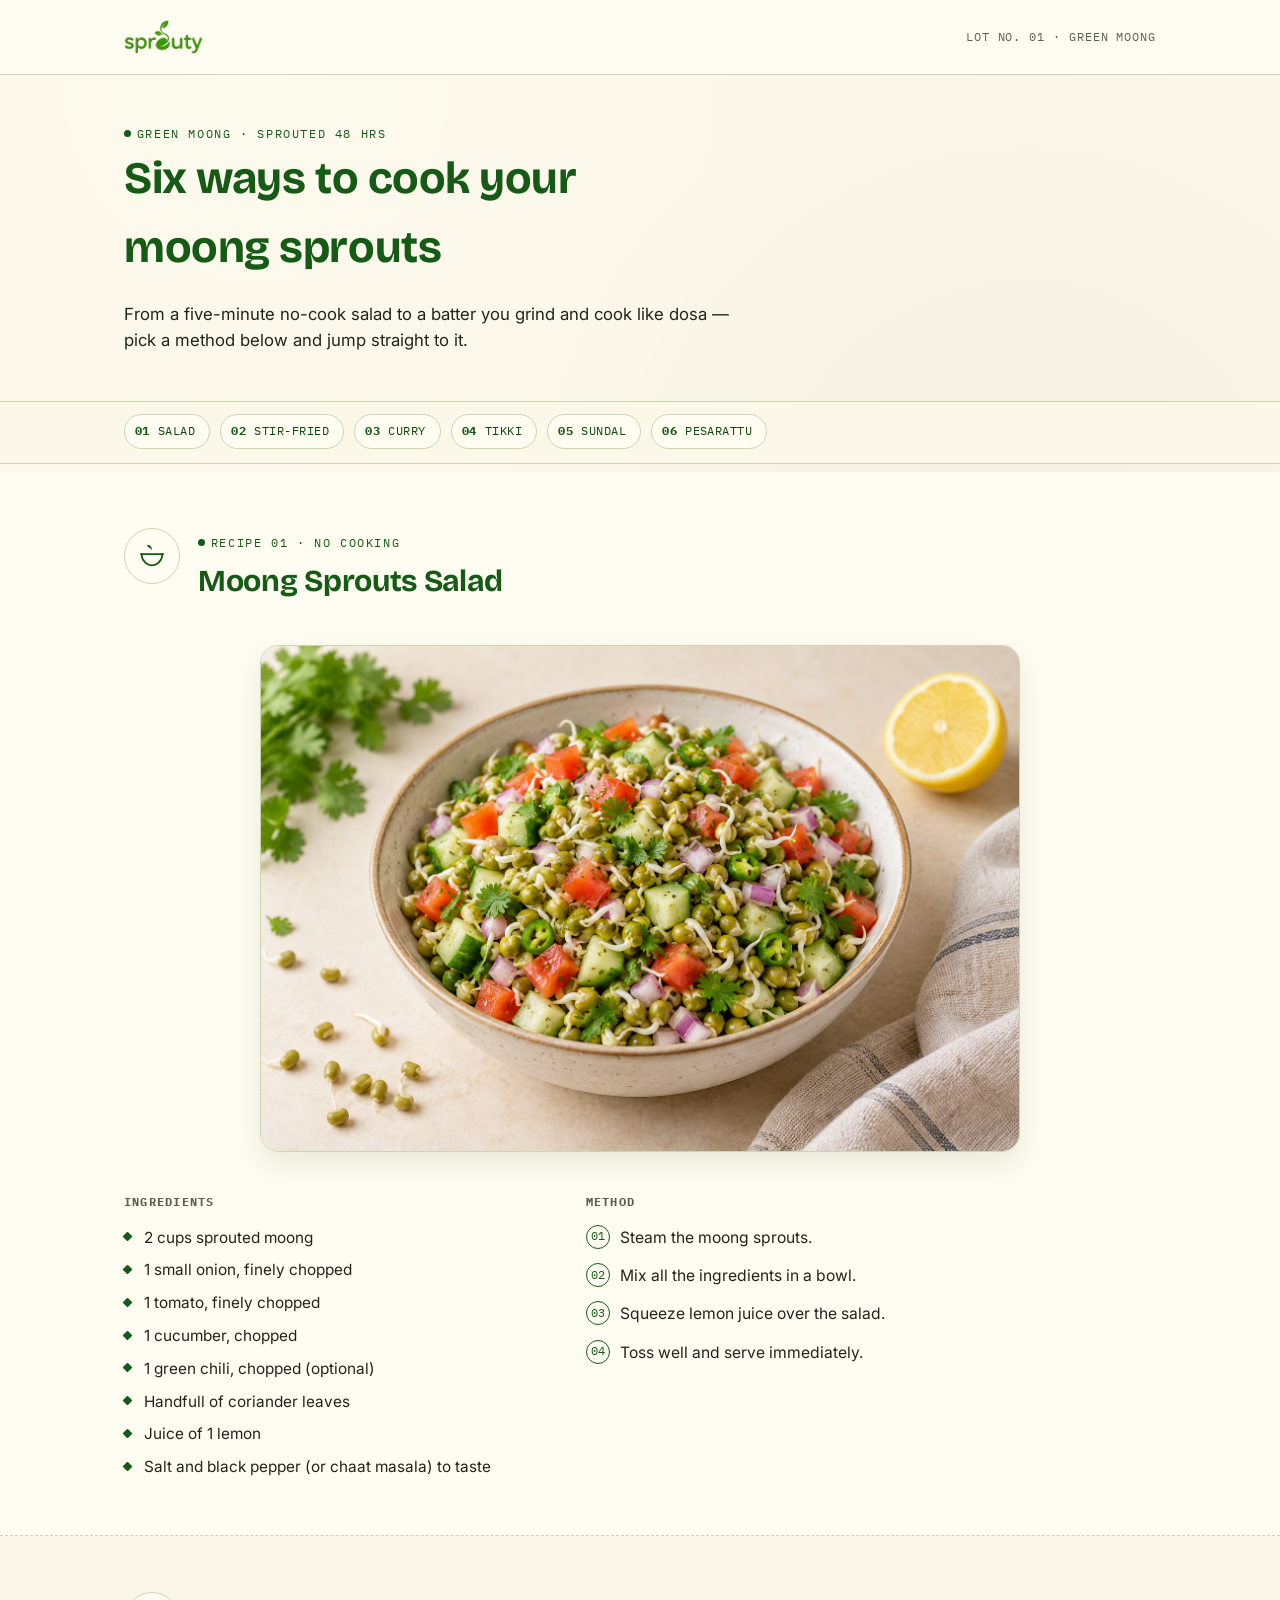
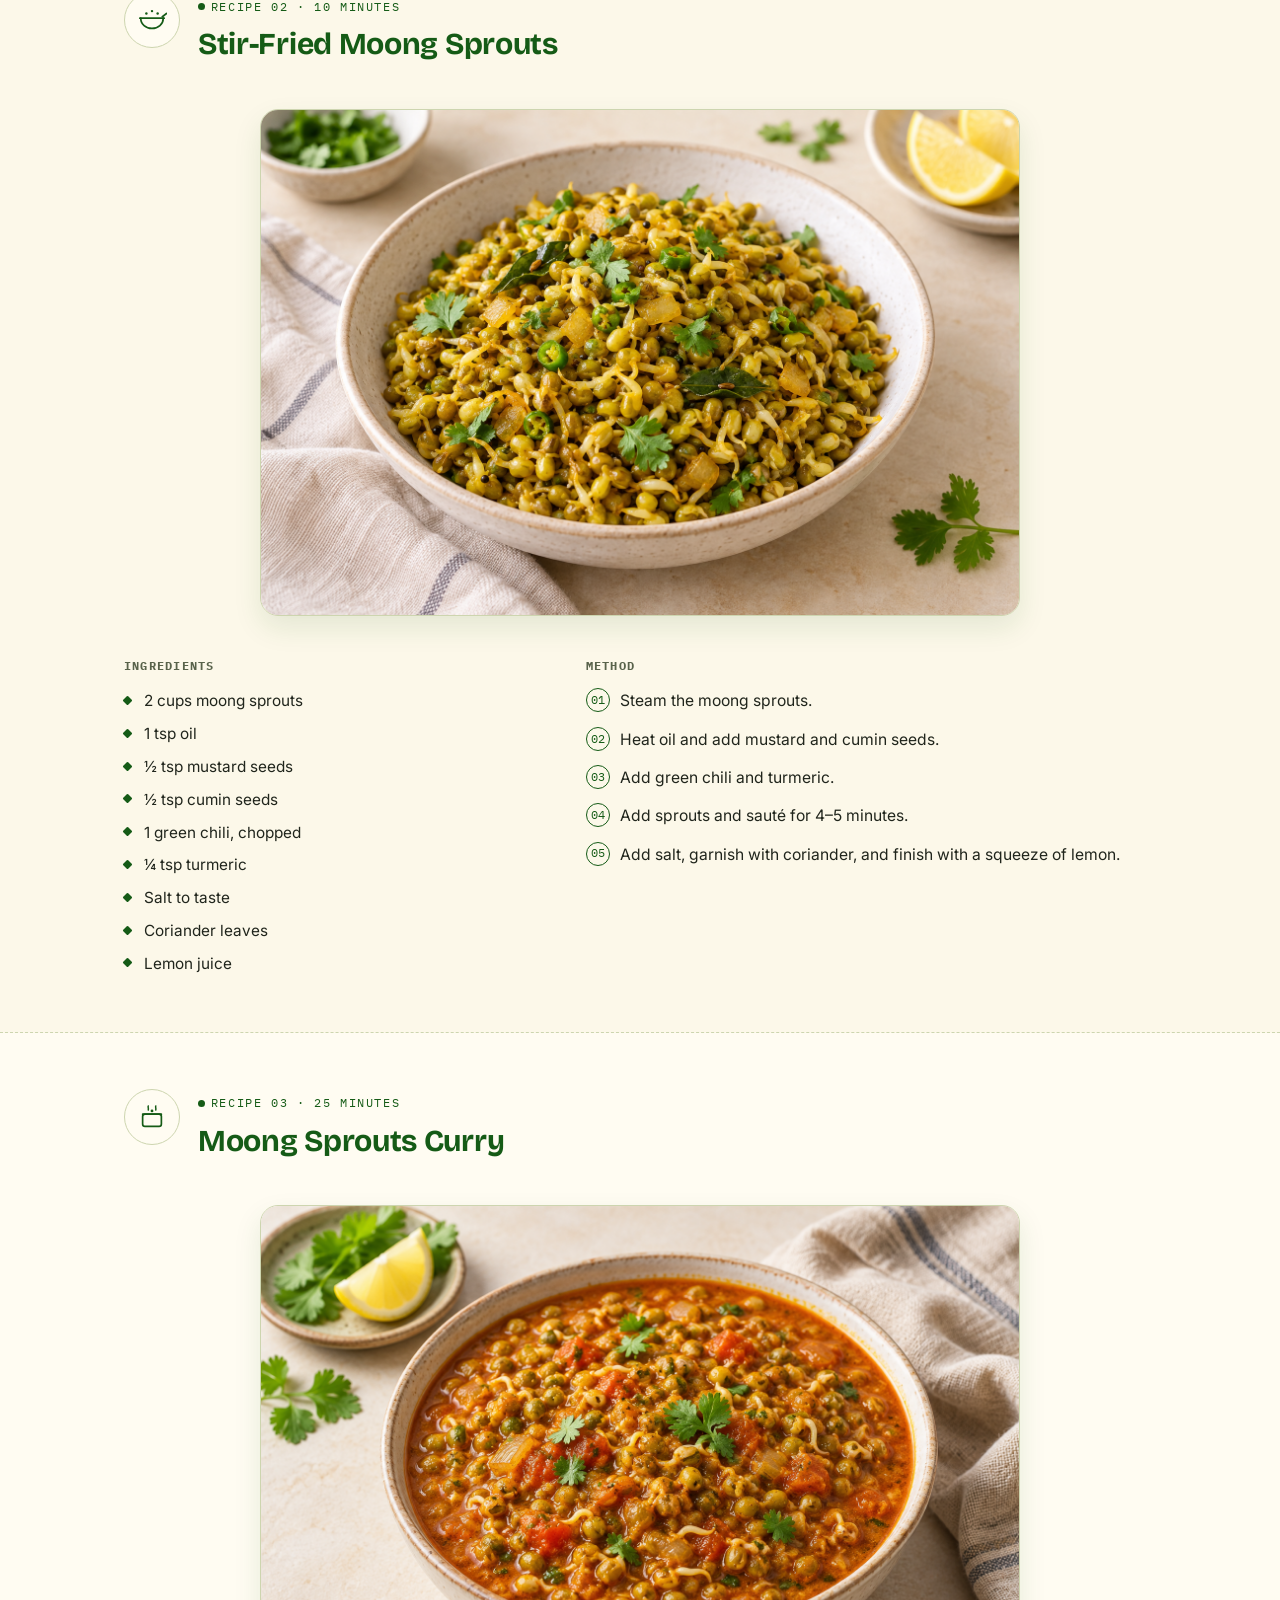
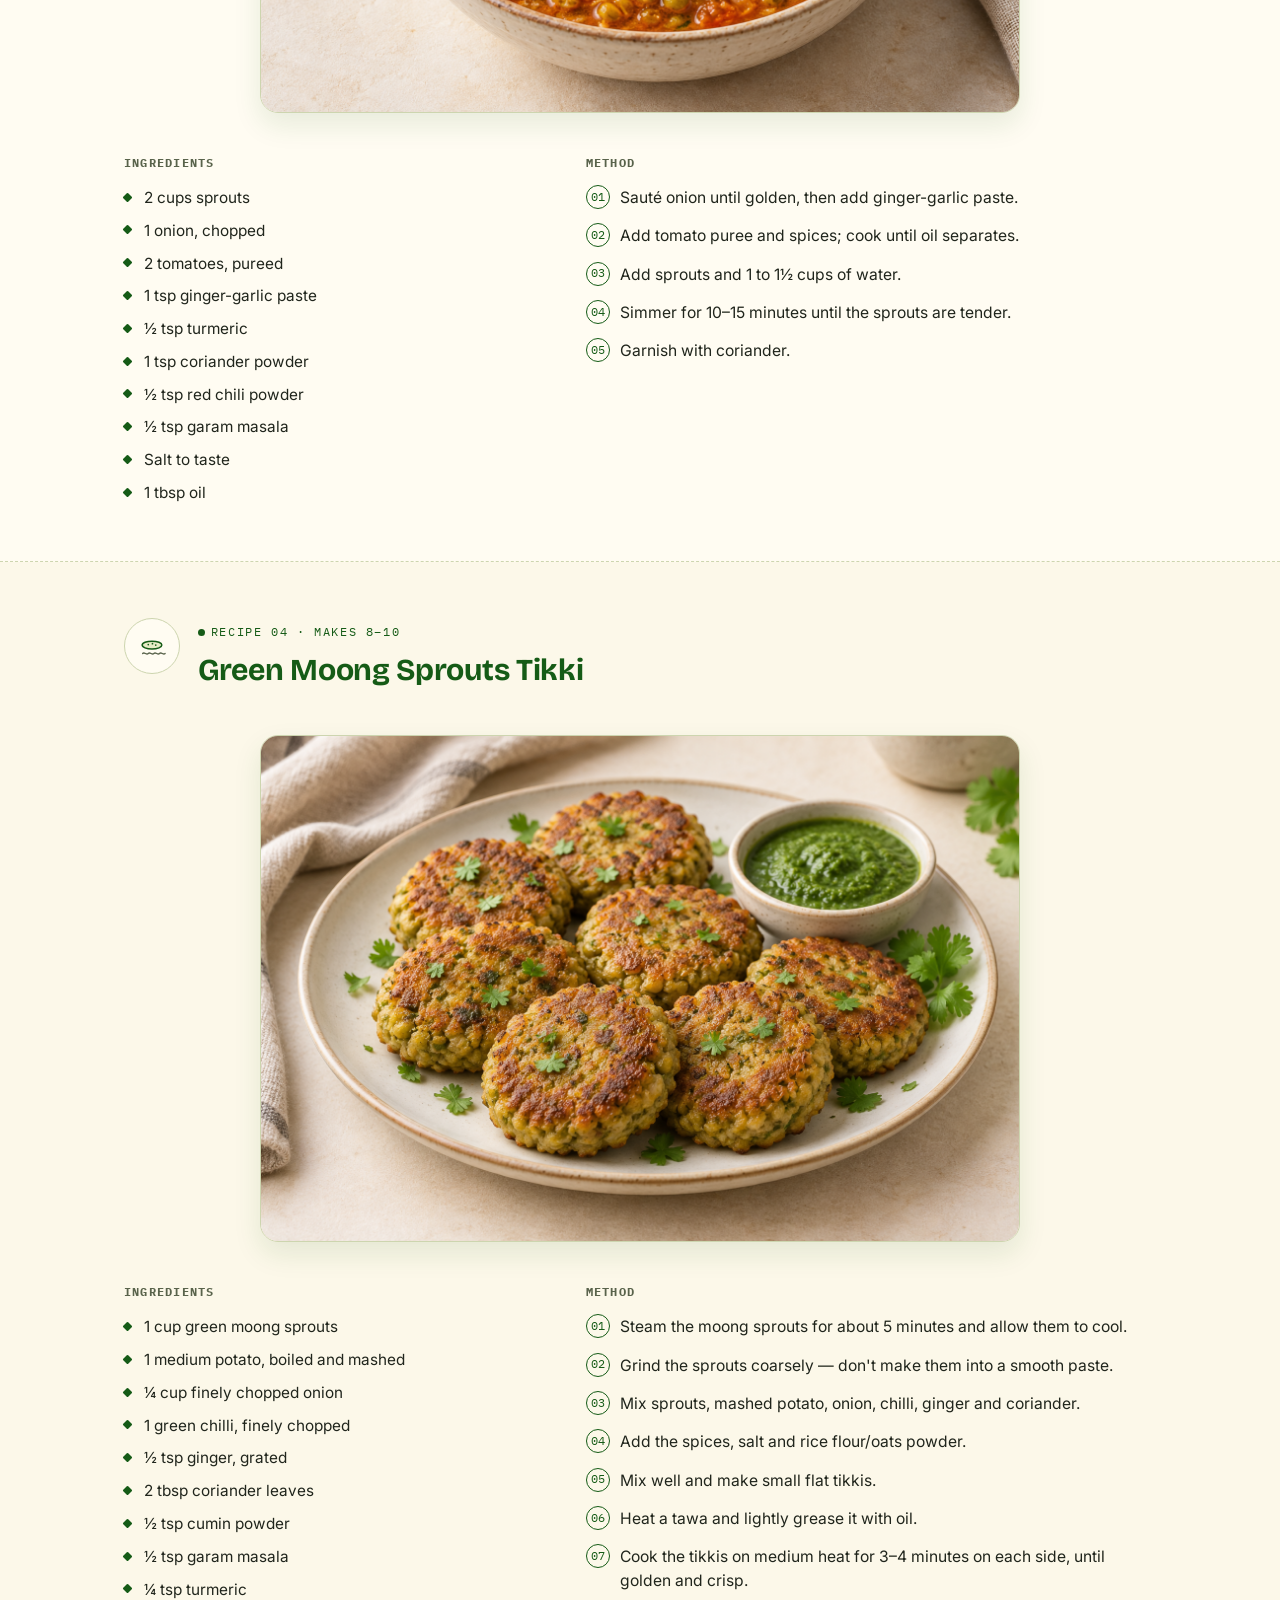
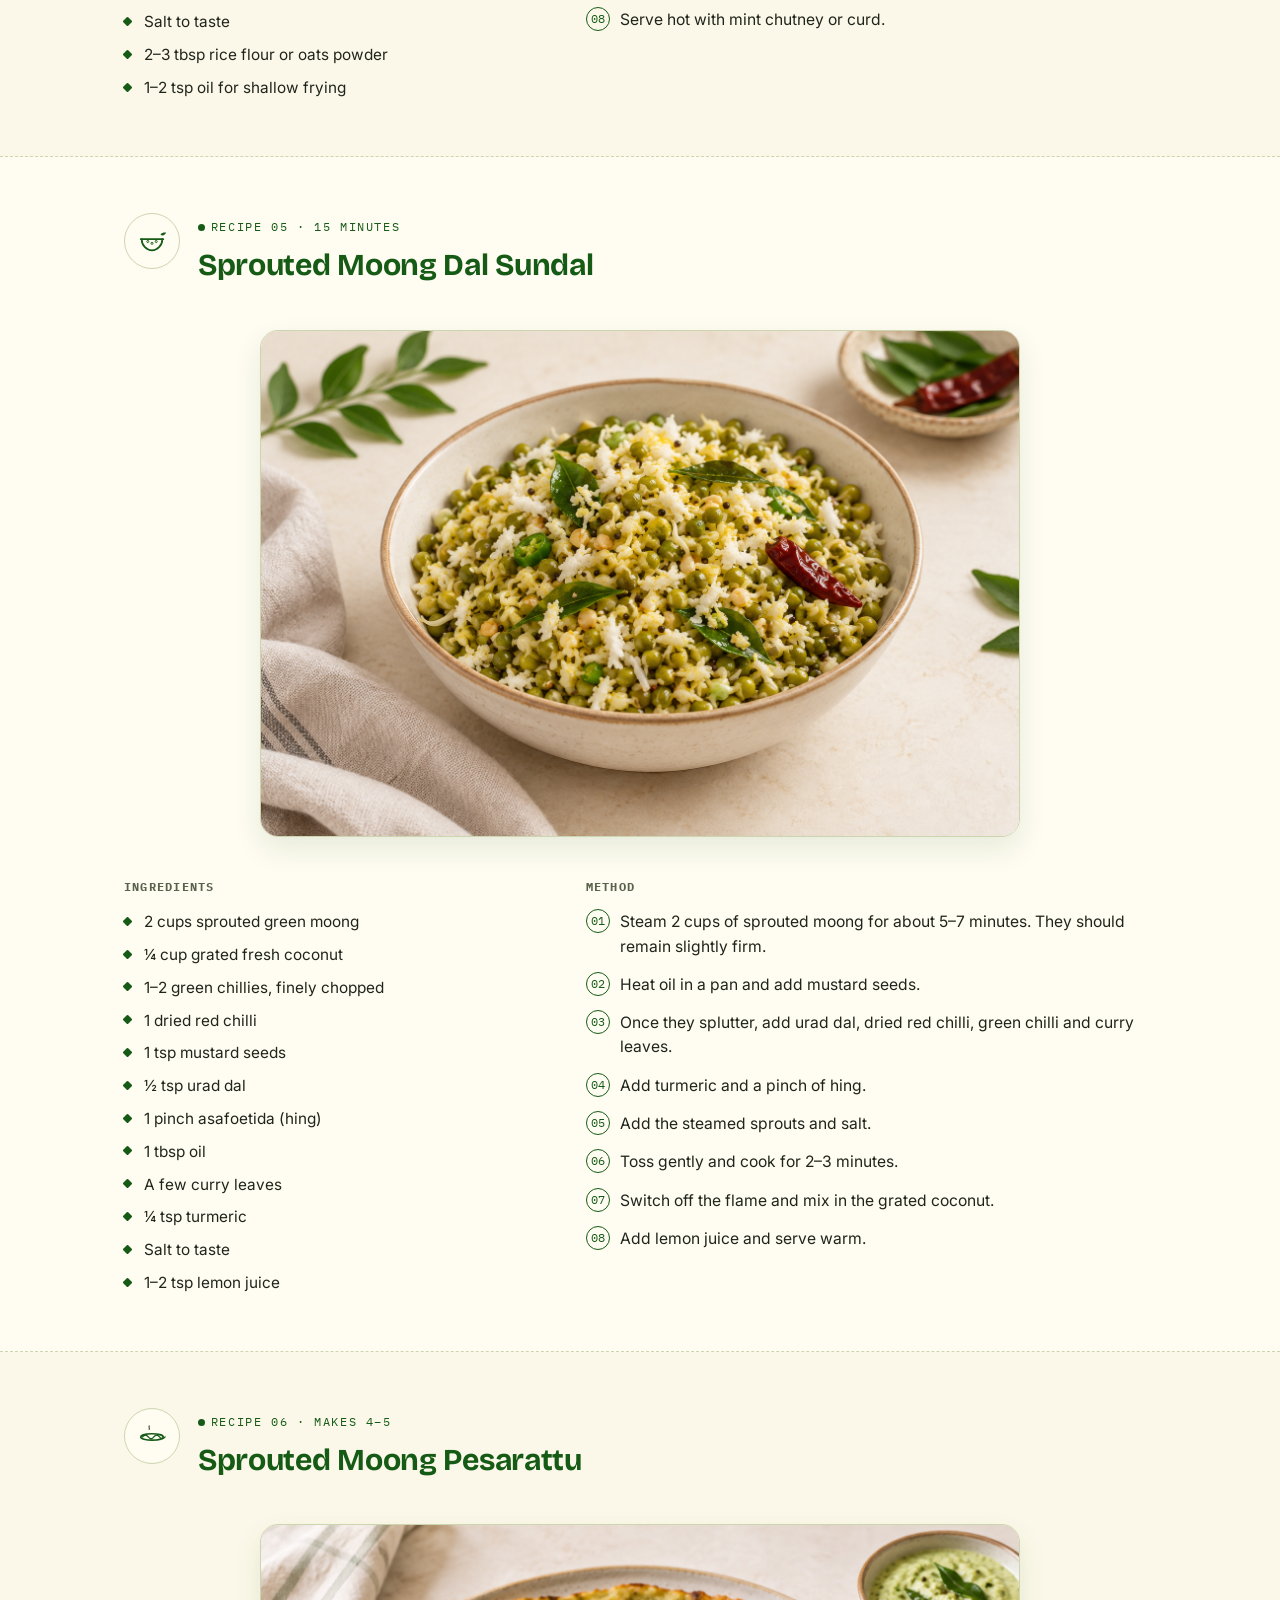
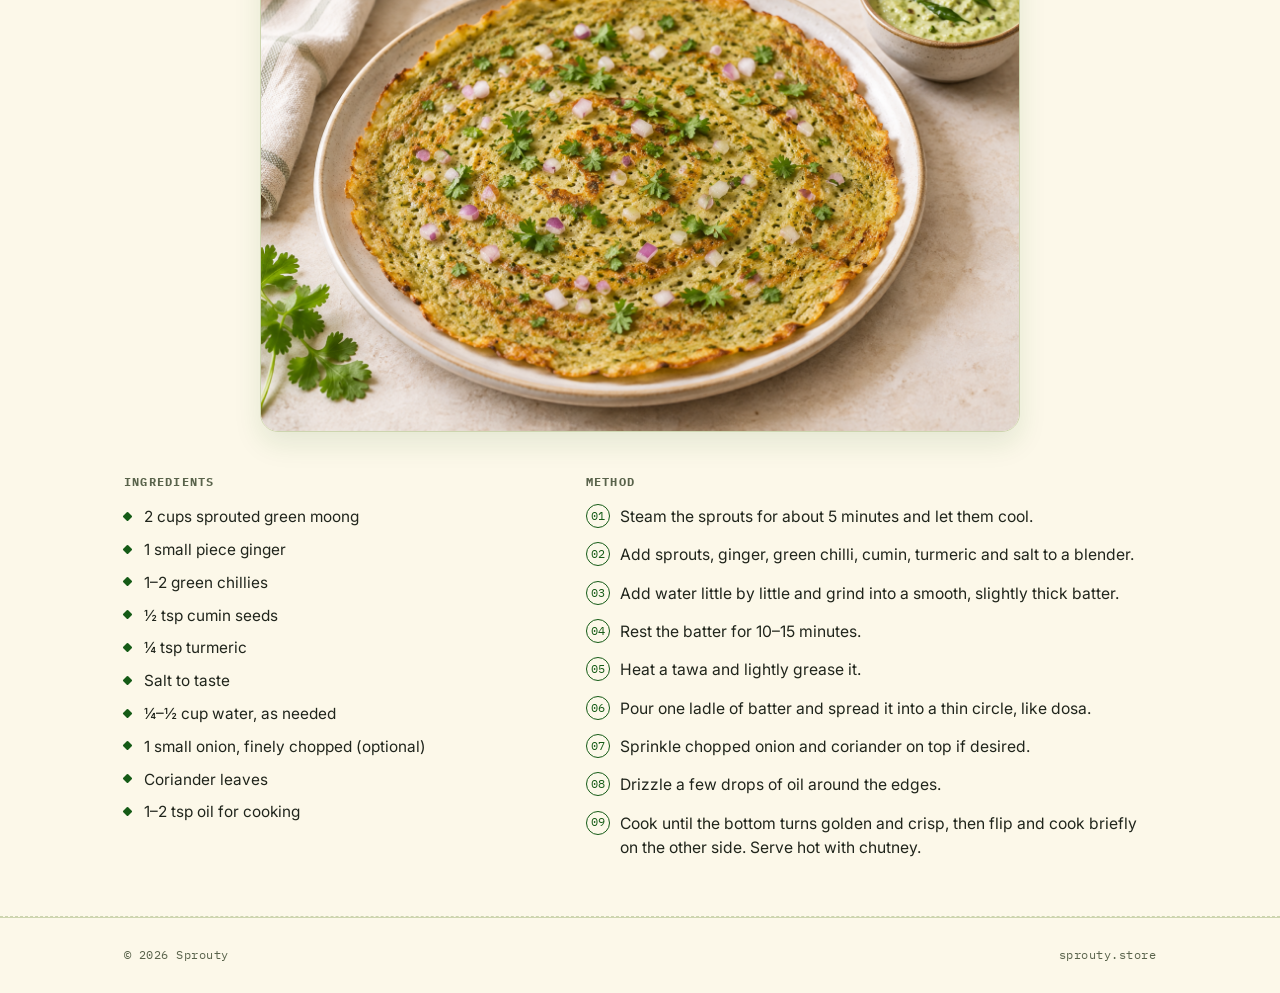
==== commit b7e88977: "Website coloring combo and Moong sprout  details" ====
--- a/moong.html
+++ b/moong.html
@@ -21,43 +21,43 @@
 <svg width="0" height="0" style="position:absolute" aria-hidden="true">
 <defs>
   <symbol id="icon-salad" viewBox="0 0 32 32">
-    <path d="M16 11c0-4-5-3-5-7 4 0 5 3 5 7z" fill="#7eb693"/>
-    <path d="M5 14c0 7 5.5 12 11 12s11-5 11-12" fill="none" stroke="#284c5c" stroke-width="1.8" stroke-linecap="round"/>
-    <line x1="4" y1="14" x2="28" y2="14" stroke="#284c5c" stroke-width="1.8" stroke-linecap="round"/>
+    <path d="M16 11c0-4-5-3-5-7 4 0 5 3 5 7z" fill="var(--sprout)"/>
+    <path d="M5 14c0 7 5.5 12 11 12s11-5 11-12" fill="none" stroke="var(--moss)" stroke-width="1.8" stroke-linecap="round"/>
+    <line x1="4" y1="14" x2="28" y2="14" stroke="var(--moss)" stroke-width="1.8" stroke-linecap="round"/>
   </symbol>
   <symbol id="icon-stirfry" viewBox="0 0 32 32">
-    <circle cx="10" cy="9" r="1.3" fill="#7eb693"/>
-    <circle cx="16" cy="6.5" r="1.3" fill="#7eb693"/>
-    <circle cx="22" cy="9" r="1.3" fill="#7eb693"/>
-    <path d="M4 14c0 6.5 5.5 11 12 11s12-4.5 12-11" fill="none" stroke="#284c5c" stroke-width="1.8" stroke-linecap="round"/>
-    <line x1="3" y1="14" x2="29" y2="14" stroke="#284c5c" stroke-width="1.8" stroke-linecap="round"/>
-    <line x1="27" y1="12.5" x2="31.5" y2="9" stroke="#284c5c" stroke-width="1.8" stroke-linecap="round"/>
+    <circle cx="10" cy="9" r="1.3" fill="var(--sprout)"/>
+    <circle cx="16" cy="6.5" r="1.3" fill="var(--sprout)"/>
+    <circle cx="22" cy="9" r="1.3" fill="var(--sprout)"/>
+    <path d="M4 14c0 6.5 5.5 11 12 11s12-4.5 12-11" fill="none" stroke="var(--moss)" stroke-width="1.8" stroke-linecap="round"/>
+    <line x1="3" y1="14" x2="29" y2="14" stroke="var(--moss)" stroke-width="1.8" stroke-linecap="round"/>
+    <line x1="27" y1="12.5" x2="31.5" y2="9" stroke="var(--moss)" stroke-width="1.8" stroke-linecap="round"/>
   </symbol>
   <symbol id="icon-curry" viewBox="0 0 32 32">
-    <circle cx="16" cy="9.5" r="1.5" fill="#284c5c"/>
-    <path d="M12 8.5c.6-1.8-.6-2.6 0-4.2M20 8.5c.6-1.8-.6-2.6 0-4.2" fill="none" stroke="#7eb693" stroke-width="1.6" stroke-linecap="round"/>
-    <rect x="6" y="13" width="20" height="13" rx="2.5" fill="none" stroke="#284c5c" stroke-width="1.8"/>
-    <line x1="6" y1="13" x2="26" y2="13" stroke="#284c5c" stroke-width="1.8" stroke-linecap="round"/>
+    <circle cx="16" cy="9.5" r="1.5" fill="var(--moss)"/>
+    <path d="M12 8.5c.6-1.8-.6-2.6 0-4.2M20 8.5c.6-1.8-.6-2.6 0-4.2" fill="none" stroke="var(--sprout)" stroke-width="1.6" stroke-linecap="round"/>
+    <rect x="6" y="13" width="20" height="13" rx="2.5" fill="none" stroke="var(--moss)" stroke-width="1.8"/>
+    <line x1="6" y1="13" x2="26" y2="13" stroke="var(--moss)" stroke-width="1.8" stroke-linecap="round"/>
   </symbol>
   <symbol id="icon-tikki" viewBox="0 0 32 32">
-    <ellipse cx="16" cy="15" rx="10.5" ry="4.2" fill="#c9dec9" stroke="#284c5c" stroke-width="1.6"/>
-    <circle cx="12" cy="14.5" r="0.9" fill="#284c5c"/>
-    <circle cx="16.5" cy="13.5" r="0.9" fill="#284c5c"/>
-    <circle cx="20" cy="15" r="0.9" fill="#284c5c"/>
-    <path d="M6 24c2-2.3 4 2.3 6 0s4 2.3 6 0 4 2.3 6 0 4 2.3 6 0" fill="none" stroke="#8a9a98" stroke-width="1.4" stroke-linecap="round"/>
+    <ellipse cx="16" cy="15" rx="10.5" ry="4.2" fill="var(--sprout-light)" stroke="var(--moss)" stroke-width="1.6"/>
+    <circle cx="12" cy="14.5" r="0.9" fill="var(--moss)"/>
+    <circle cx="16.5" cy="13.5" r="0.9" fill="var(--moss)"/>
+    <circle cx="20" cy="15" r="0.9" fill="var(--moss)"/>
+    <path d="M6 24c2-2.3 4 2.3 6 0s4 2.3 6 0 4 2.3 6 0 4 2.3 6 0" fill="none" stroke="var(--ink-soft)" stroke-width="1.4" stroke-linecap="round"/>
   </symbol>
   <symbol id="icon-sundal" viewBox="0 0 32 32">
-    <circle cx="11.5" cy="16.5" r="1.1" fill="#e4f1e8" stroke="#284c5c" stroke-width="1"/>
-    <circle cx="16" cy="18.5" r="1.1" fill="#e4f1e8" stroke="#284c5c" stroke-width="1"/>
-    <circle cx="20.5" cy="16.5" r="1.1" fill="#e4f1e8" stroke="#284c5c" stroke-width="1"/>
-    <path d="M5 14c0 7 5.5 12 11 12s11-5 11-12" fill="none" stroke="#284c5c" stroke-width="1.8" stroke-linecap="round"/>
-    <line x1="4" y1="14" x2="28" y2="14" stroke="#284c5c" stroke-width="1.8" stroke-linecap="round"/>
-    <path d="M25 9c2-3 6-2 6-2-1 3-4 4-6 2z" fill="#7eb693"/>
+    <circle cx="11.5" cy="16.5" r="1.1" fill="var(--paper-light)" stroke="var(--moss)" stroke-width="1"/>
+    <circle cx="16" cy="18.5" r="1.1" fill="var(--paper-light)" stroke="var(--moss)" stroke-width="1"/>
+    <circle cx="20.5" cy="16.5" r="1.1" fill="var(--paper-light)" stroke="var(--moss)" stroke-width="1"/>
+    <path d="M5 14c0 7 5.5 12 11 12s11-5 11-12" fill="none" stroke="var(--moss)" stroke-width="1.8" stroke-linecap="round"/>
+    <line x1="4" y1="14" x2="28" y2="14" stroke="var(--moss)" stroke-width="1.8" stroke-linecap="round"/>
+    <path d="M25 9c2-3 6-2 6-2-1 3-4 4-6 2z" fill="var(--sprout)"/>
   </symbol>
   <symbol id="icon-pesarattu" viewBox="0 0 32 32">
-    <ellipse cx="16" cy="17" rx="12" ry="3.4" fill="none" stroke="#284c5c" stroke-width="1.8"/>
-    <path d="M6 17c2-2.6 4-2.6 6 0s4 2.6 6 0 4-2.6 6 0 4 2.6 6 0" fill="none" stroke="#7eb693" stroke-width="1.4" stroke-linecap="round"/>
-    <path d="M13 9c.8-1.6-.6-2.2 0-3.8" fill="none" stroke="#8a9a98" stroke-width="1.4" stroke-linecap="round"/>
+    <ellipse cx="16" cy="17" rx="12" ry="3.4" fill="none" stroke="var(--moss)" stroke-width="1.8"/>
+    <path d="M6 17c2-2.6 4-2.6 6 0s4 2.6 6 0 4-2.6 6 0 4 2.6 6 0" fill="none" stroke="var(--sprout)" stroke-width="1.4" stroke-linecap="round"/>
+    <path d="M13 9c.8-1.6-.6-2.2 0-3.8" fill="none" stroke="var(--ink-soft)" stroke-width="1.4" stroke-linecap="round"/>
   </symbol>
 </defs>
 </svg>
@@ -101,6 +101,9 @@
         <h2>Moong Sprouts Salad</h2>
       </div>
     </div>
+    <div class="recipe-image">
+      <img src="asset/img/recipes/moong-sprouts-salad.png" alt="Fresh moong sprouts salad with cucumber, tomato, onion and coriander" loading="lazy">
+    </div>
     <div class="recipe-body">
       <div class="ingredients">
         <h3>Ingredients</h3>
@@ -110,7 +113,7 @@
           <li>1 tomato, finely chopped</li>
           <li>1 cucumber, chopped</li>
           <li>1 green chili, chopped (optional)</li>
-          <li>2 tbsp coriander leaves</li>
+          <li>Handfull of coriander leaves</li>
           <li>Juice of 1 lemon</li>
           <li>Salt and black pepper (or chaat masala) to taste</li>
         </ul>
@@ -118,6 +121,7 @@
       <div class="method">
         <h3>Method</h3>
         <ol>
+          <li>Steam the moong sprouts.</li>
           <li>Mix all the ingredients in a bowl.</li>
           <li>Squeeze lemon juice over the salad.</li>
           <li>Toss well and serve immediately.</li>
@@ -135,6 +139,9 @@
         <span class="kicker">Recipe 02 · 10 minutes</span>
         <h2>Stir-Fried Moong Sprouts</h2>
       </div>
+    </div>
+    <div class="recipe-image">
+      <img src="asset/img/recipes/moong-sprouts-stir-fried.png" alt="Stir-fried moong sprouts with mustard seeds, cumin, green chili and coriander" loading="lazy">
     </div>
     <div class="recipe-body">
       <div class="ingredients">
@@ -154,6 +161,7 @@
       <div class="method">
         <h3>Method</h3>
         <ol>
+          <li>Steam the moong sprouts.</li>
           <li>Heat oil and add mustard and cumin seeds.</li>
           <li>Add green chili and turmeric.</li>
           <li>Add sprouts and sauté for 4–5 minutes.</li>
@@ -172,6 +180,9 @@
         <span class="kicker">Recipe 03 · 25 minutes</span>
         <h2>Moong Sprouts Curry</h2>
       </div>
+    </div>
+    <div class="recipe-image">
+      <img src="asset/img/recipes/moong-sprouts-curry.png" alt="Moong sprouts curry in tomato-onion gravy with coriander" loading="lazy">
     </div>
     <div class="recipe-body">
       <div class="ingredients">
@@ -211,6 +222,9 @@
         <span class="kicker">Recipe 04 · makes 8–10</span>
         <h2>Green Moong Sprouts Tikki</h2>
       </div>
+    </div>
+    <div class="recipe-image">
+      <img src="asset/img/recipes/moong-sprouts-tikki.png" alt="Golden green moong sprouts tikkis with coriander and mint chutney" loading="lazy">
     </div>
     <div class="recipe-body">
       <div class="ingredients">
@@ -255,6 +269,9 @@
         <span class="kicker">Recipe 05 · 15 minutes</span>
         <h2>Sprouted Moong Dal Sundal</h2>
       </div>
+    </div>
+    <div class="recipe-image">
+      <img src="asset/img/recipes/moong-sprouts-sundal.png" alt="Sprouted moong dal sundal with grated coconut, curry leaves and red chili" loading="lazy">
     </div>
     <div class="recipe-body">
       <div class="ingredients">
@@ -300,6 +317,9 @@
         <h2>Sprouted Moong Pesarattu</h2>
       </div>
     </div>
+    <div class="recipe-image">
+      <img src="asset/img/recipes/moong-sprouts-pesarattu.png" alt="Sprouted moong pesarattu with chopped onion, coriander and chutney" loading="lazy">
+    </div>
     <div class="recipe-body">
       <div class="ingredients">
         <h3>Ingredients</h3>
--- a/css/style.css
+++ b/css/style.css
@@ -8,20 +8,20 @@
 
 :root {
   /* color */
-  --kraft: #1ecf5529;      /* main page / hero background */
-  --kraft-deep: #c9dec9;   /* light-green sections */
-  --paper-light: #ffffff;  /* card / header / input bg */
-  --ink: #60777c;          /* primary body text */
-  --ink-soft: #8a9a98;     /* secondary / muted / placeholder text */
-  --moss: #7eb693;         /* primary green: links, primary icons, logo */
-  --moss-dark: #284c5c;    /* dark blue-green: headings, important icons, link hover, badge/nav text */
-  --sprout: #7eb693;       /* icon accent, aliased to primary green */
-  --sprout-light: #c9dec9; /* light green: badge/tag bg, input borders */
-  --stamp: #284c5c;        /* "coming soon" badge text/border */
-  --line: #dde7df;         /* card / input borders */
-  --btn-primary-bg: #f7d568;
-  --btn-primary-text: #284c5c;
-  --btn-primary-hover-bg: #ebc556;
+  --kraft: #fcf8e9;        /* main page / hero background */
+  --kraft-deep: #e8ecc6;   /* light-green sections */
+  --paper-light: #fffcf2;  /* card / header / input bg */
+  --ink: #20251c;          /* primary body text */
+  --ink-soft: #59634b;     /* secondary / muted / placeholder text */
+  --moss: #155b16;         /* primary green: headings, links, icons, logo */
+  --moss-dark: #0d4612;    /* dark green: hover and focus states */
+  --sprout: #155b16;       /* icon accent, aliased to primary green */
+  --sprout-light: #e8ecc6; /* light green: badge/tag bg, input borders */
+  --stamp: #155b16;        /* "coming soon" badge text/border */
+  --line: #cdd5af;         /* card / input borders */
+  --btn-primary-bg: #155b16;
+  --btn-primary-text: #fffcf2;
+  --btn-primary-hover-bg: #0d4612;
 
   /* type */
   --font-display: "Bricolage Grotesque", "Segoe UI", system-ui, sans-serif;
@@ -70,7 +70,7 @@
 
 h1, h2, h3 {
   font-family: var(--font-display);
-  color: var(--moss-dark);
+  color: var(--moss);
   margin: 0 0 0.4em;
   letter-spacing: -0.01em;
 }
@@ -280,7 +280,7 @@
 a.card:focus-visible {
   transform: translateY(-3px);
   border-color: var(--moss-dark);
-  box-shadow: 0 10px 24px rgba(96, 119, 124, 0.14);
+  box-shadow: 0 10px 24px rgba(21, 91, 22, 0.14);
 }
 
 a.card:hover .card-cta,
@@ -320,7 +320,7 @@
 .card.is-soon {
   color: var(--ink-soft);
   cursor: default;
-  opacity: 0.85;
+  opacity: 0.9;
 }
 
 .card.is-soon .card-cta {
@@ -385,6 +385,7 @@
   position: sticky;
   top: 0;
   z-index: 5;
+  background: var(--kraft);
   border-top: 1px solid var(--line);
   border-bottom: 1px solid var(--line);
   padding: 12px 0;
@@ -437,11 +438,11 @@
 }
 
 .recipe:nth-of-type(odd) {
-  background: white;
+  background: var(--paper-light);
 }
 
 .recipe:nth-of-type(even) {
-  background: white;
+  background: var(--kraft);
 }
 
 .recipe-head {
@@ -474,6 +475,24 @@
 
 .recipe-head h2 {
   font-size: clamp(1.4rem, 3vw, 1.9rem);
+}
+
+.recipe-image {
+  display: block;
+  width: min(100%, 760px);
+  margin: 0 auto clamp(28px, 4vw, 40px);
+  border: 1px solid var(--line);
+  border-radius: 18px;
+  overflow: hidden;
+  box-shadow: 0 12px 28px rgba(21, 91, 22, 0.1);
+}
+
+.recipe-image img {
+  display: block;
+  width: 100%;
+  aspect-ratio: 3 / 2;
+  object-fit: cover;
+  height: auto;
 }
 
 .recipe-body {
@@ -598,4 +617,9 @@
   .recipe {
     padding: 40px 0;
   }
-}
+
+  .recipe-image {
+    width: 100%;
+    border-radius: 14px;
+  }
+}
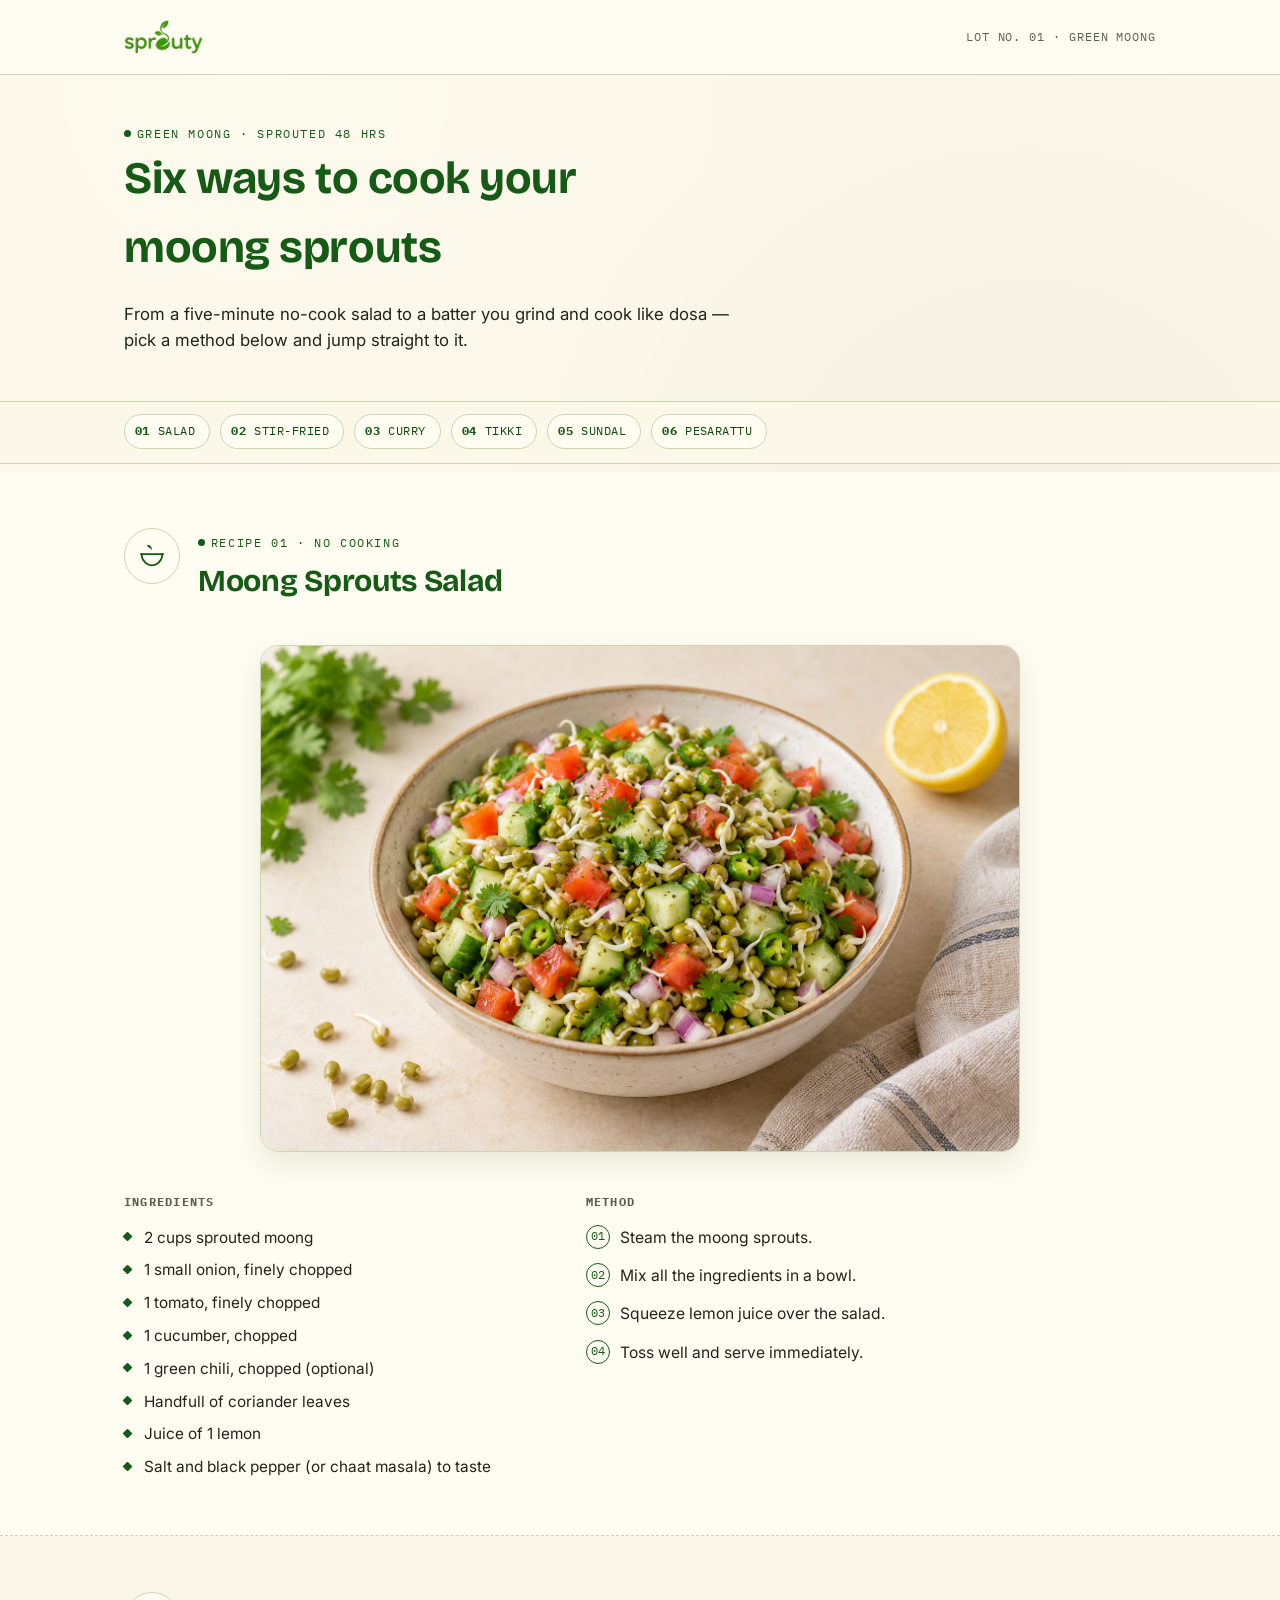
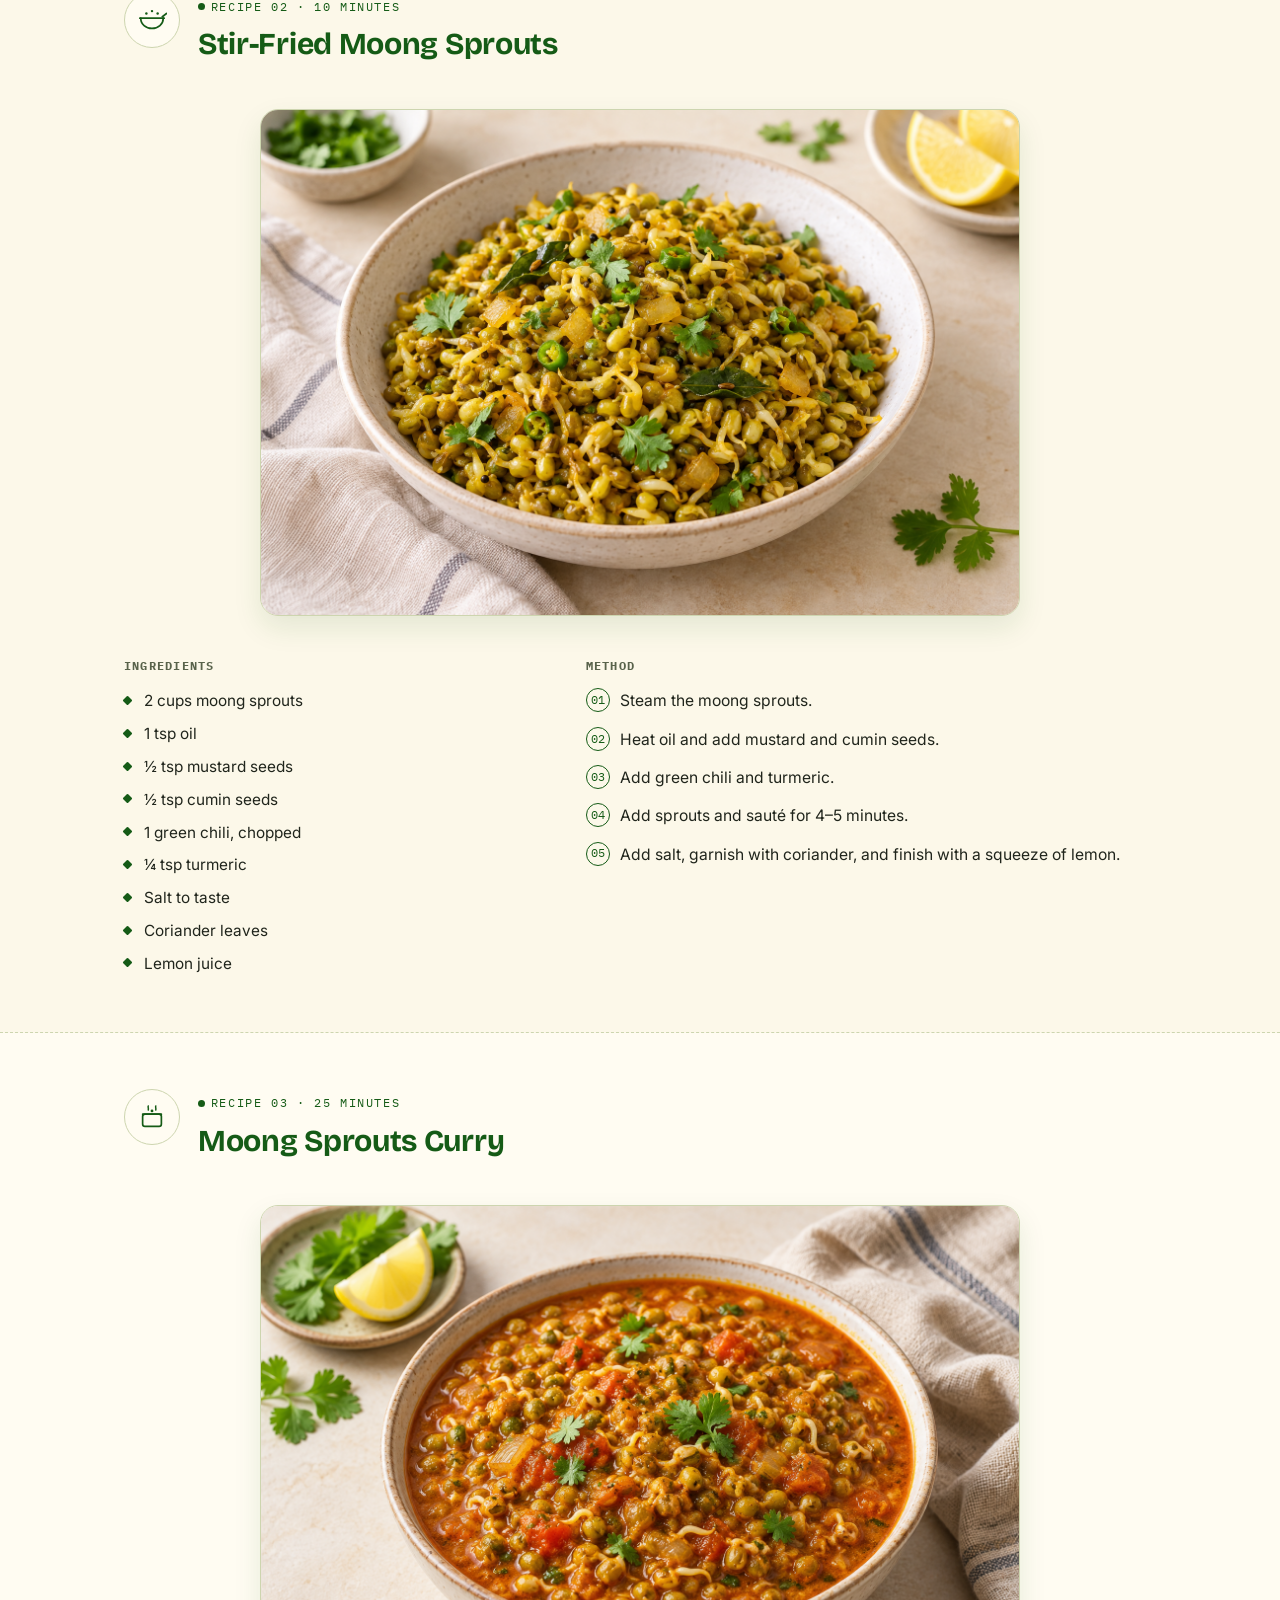
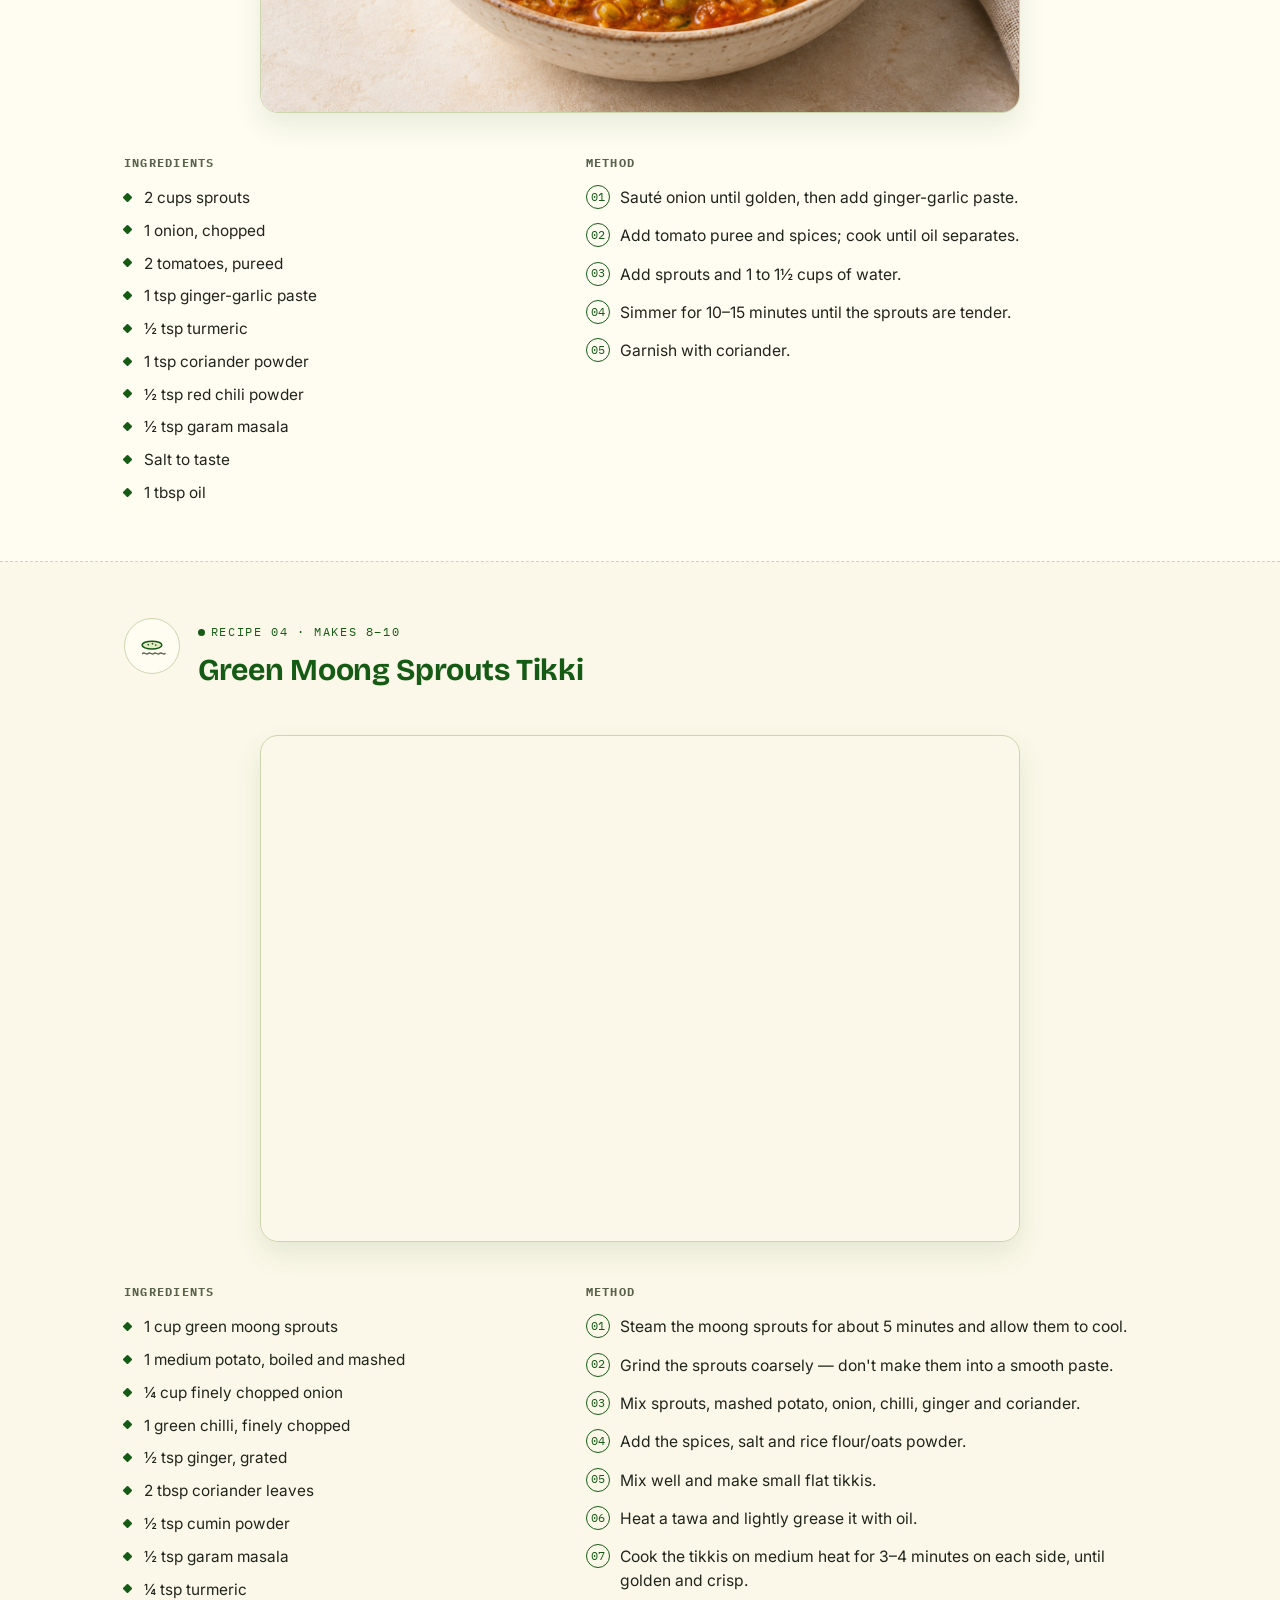
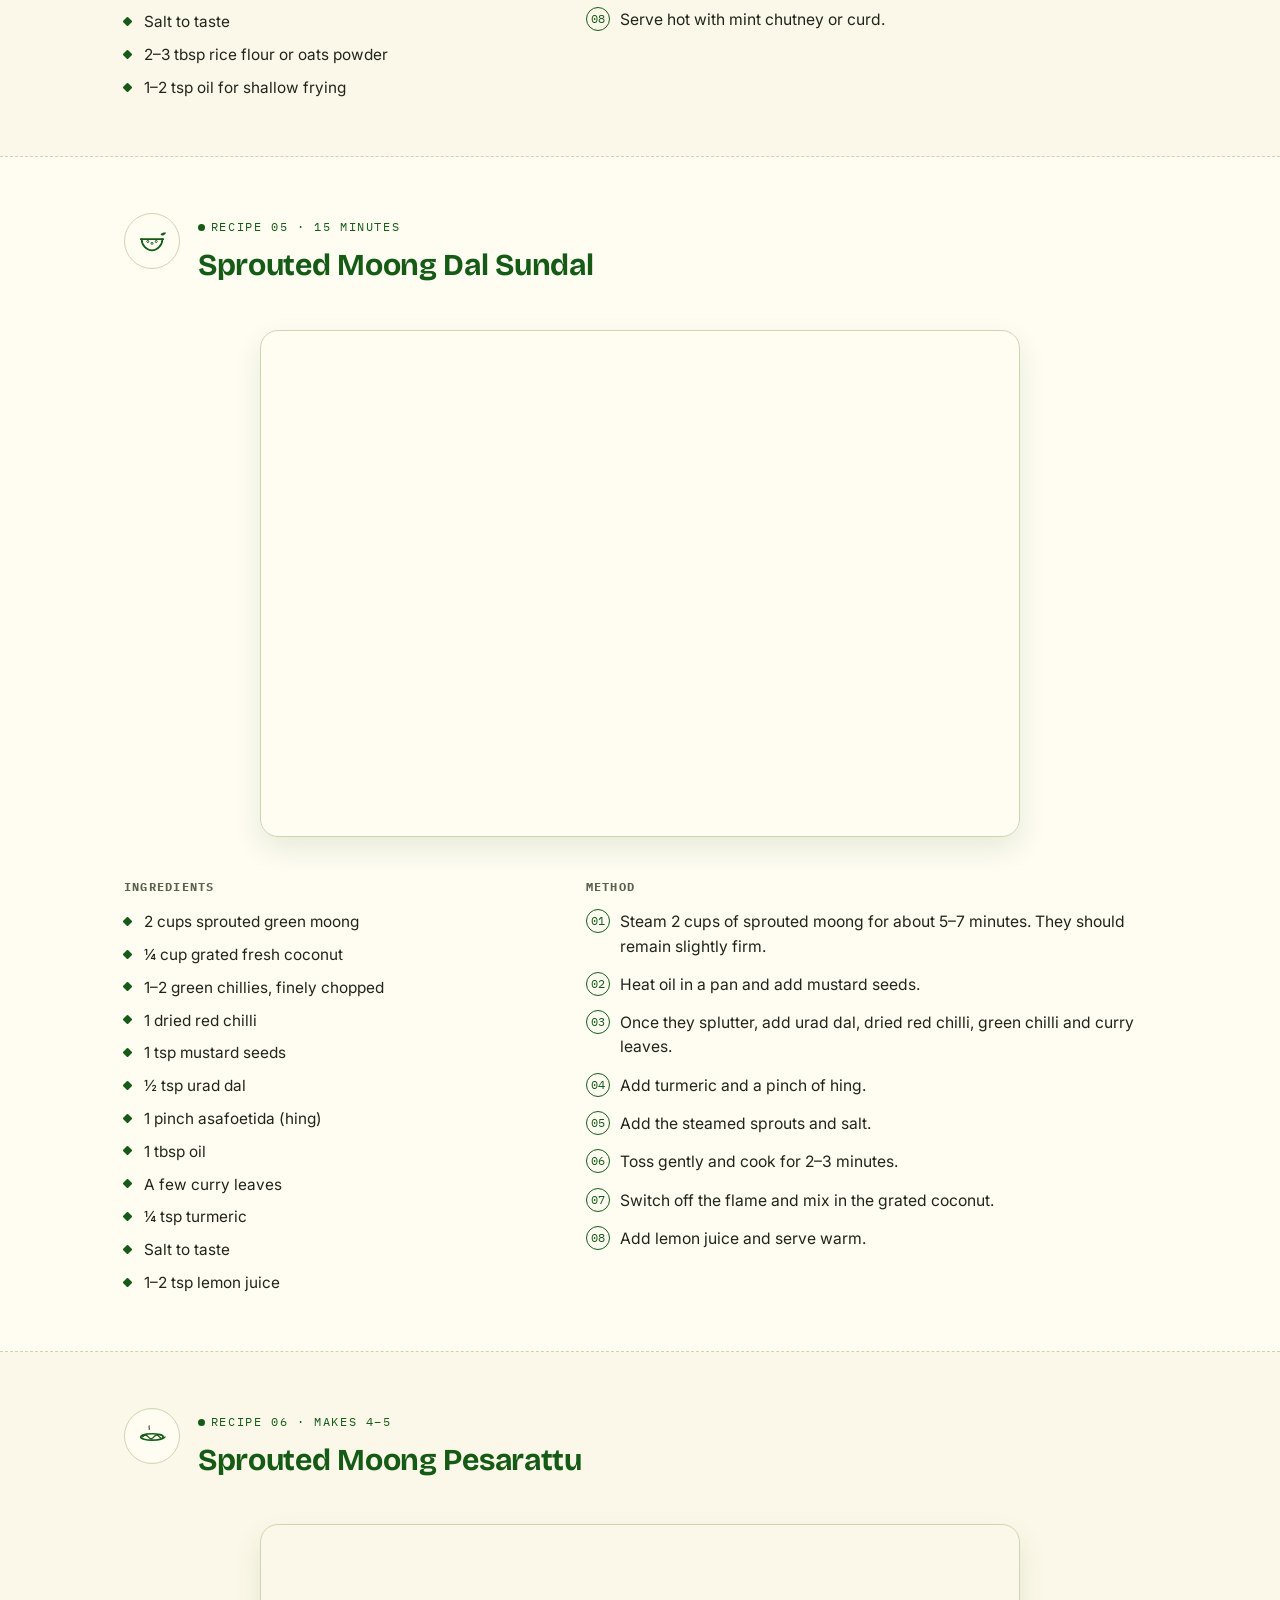
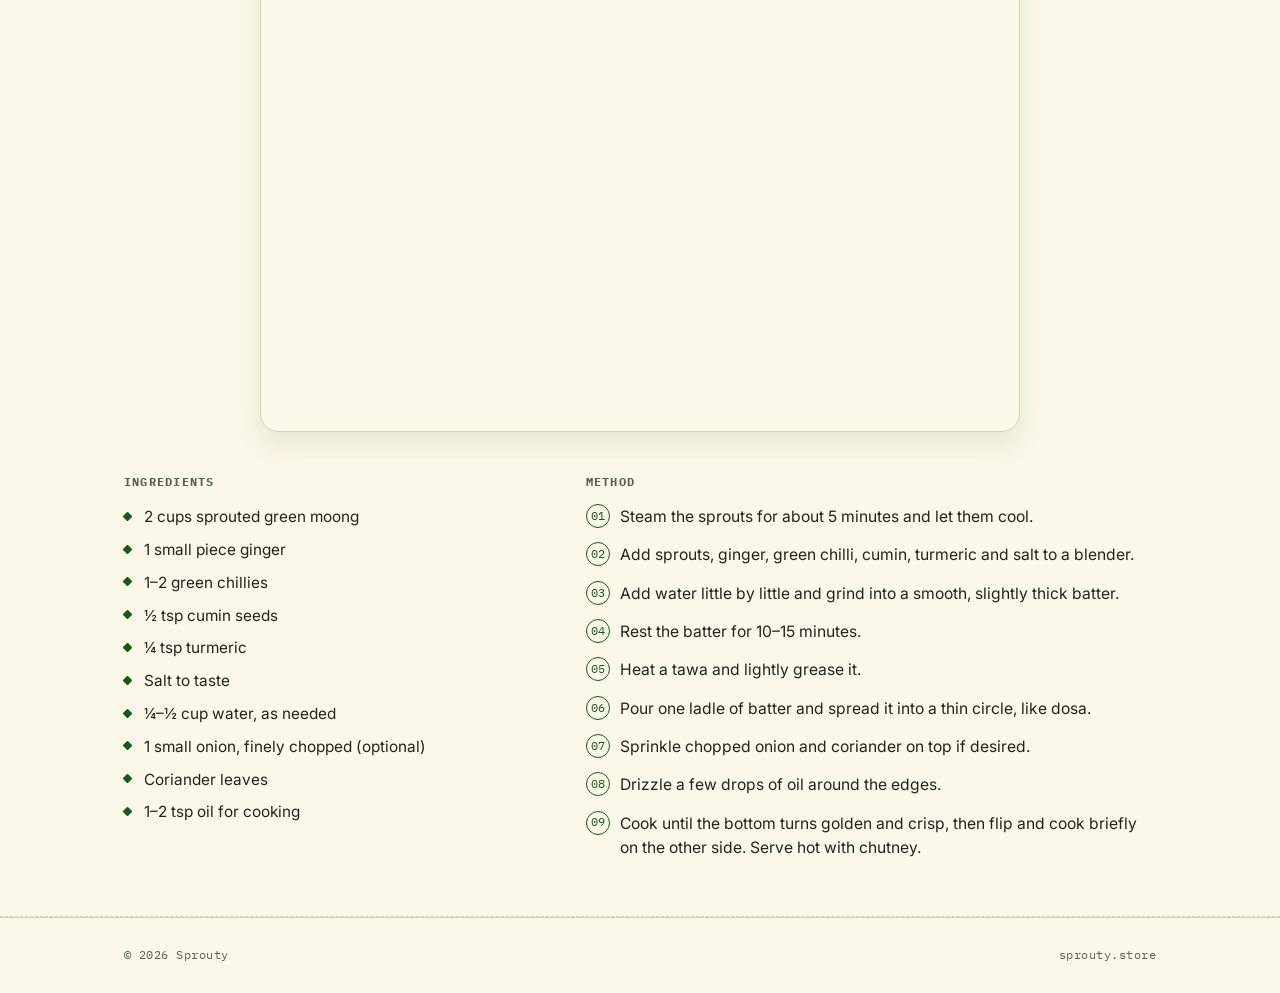
==== commit fca4e4c5: "Moong, Black channa and Cowpeas recipies updates" ====
--- a/moong.html
+++ b/moong.html
@@ -3,365 +3,10 @@
 <head>
 <meta charset="utf-8">
 <meta name="viewport" content="width=device-width, initial-scale=1">
-<title>Green Moong Sprouts — 6 Recipes | Sprouty</title>
-<meta name="description" content="Six ways to cook green moong sprouts: salad, stir-fry, curry, tikki, sundal and pesarattu.">
-<link rel="icon" href="asset/img/favicon.ico" sizes="any">
-<link rel="icon" type="image/png" sizes="16x16" href="asset/img/favicon-16x16.png">
-<link rel="icon" type="image/png" sizes="32x32" href="asset/img/favicon-32x32.png">
-<link rel="icon" type="image/png" sizes="192x192" href="asset/img/favicon-192x192.png">
-<link rel="apple-touch-icon" sizes="180x180" href="asset/img/favicon-180x180.png">
-<link rel="preconnect" href="https://fonts.googleapis.com">
-<link rel="preconnect" href="https://fonts.gstatic.com" crossorigin>
-<link href="https://fonts.googleapis.com/css2?family=Bricolage+Grotesque:opsz,wght@12..96,400..800&family=IBM+Plex+Mono:wght@400;600&family=Inter:wght@400;500;600&display=swap" rel="stylesheet">
-<link rel="stylesheet" href="css/style.css">
+<meta http-equiv="refresh" content="0; url=moong/">
+<title>Green Moong Recipes | Sprouty</title>
 </head>
 <body>
-
-<!-- shared icon set, referenced via <use> so every recipe badge shares one visual language -->
-<svg width="0" height="0" style="position:absolute" aria-hidden="true">
-<defs>
-  <symbol id="icon-salad" viewBox="0 0 32 32">
-    <path d="M16 11c0-4-5-3-5-7 4 0 5 3 5 7z" fill="var(--sprout)"/>
-    <path d="M5 14c0 7 5.5 12 11 12s11-5 11-12" fill="none" stroke="var(--moss)" stroke-width="1.8" stroke-linecap="round"/>
-    <line x1="4" y1="14" x2="28" y2="14" stroke="var(--moss)" stroke-width="1.8" stroke-linecap="round"/>
-  </symbol>
-  <symbol id="icon-stirfry" viewBox="0 0 32 32">
-    <circle cx="10" cy="9" r="1.3" fill="var(--sprout)"/>
-    <circle cx="16" cy="6.5" r="1.3" fill="var(--sprout)"/>
-    <circle cx="22" cy="9" r="1.3" fill="var(--sprout)"/>
-    <path d="M4 14c0 6.5 5.5 11 12 11s12-4.5 12-11" fill="none" stroke="var(--moss)" stroke-width="1.8" stroke-linecap="round"/>
-    <line x1="3" y1="14" x2="29" y2="14" stroke="var(--moss)" stroke-width="1.8" stroke-linecap="round"/>
-    <line x1="27" y1="12.5" x2="31.5" y2="9" stroke="var(--moss)" stroke-width="1.8" stroke-linecap="round"/>
-  </symbol>
-  <symbol id="icon-curry" viewBox="0 0 32 32">
-    <circle cx="16" cy="9.5" r="1.5" fill="var(--moss)"/>
-    <path d="M12 8.5c.6-1.8-.6-2.6 0-4.2M20 8.5c.6-1.8-.6-2.6 0-4.2" fill="none" stroke="var(--sprout)" stroke-width="1.6" stroke-linecap="round"/>
-    <rect x="6" y="13" width="20" height="13" rx="2.5" fill="none" stroke="var(--moss)" stroke-width="1.8"/>
-    <line x1="6" y1="13" x2="26" y2="13" stroke="var(--moss)" stroke-width="1.8" stroke-linecap="round"/>
-  </symbol>
-  <symbol id="icon-tikki" viewBox="0 0 32 32">
-    <ellipse cx="16" cy="15" rx="10.5" ry="4.2" fill="var(--sprout-light)" stroke="var(--moss)" stroke-width="1.6"/>
-    <circle cx="12" cy="14.5" r="0.9" fill="var(--moss)"/>
-    <circle cx="16.5" cy="13.5" r="0.9" fill="var(--moss)"/>
-    <circle cx="20" cy="15" r="0.9" fill="var(--moss)"/>
-    <path d="M6 24c2-2.3 4 2.3 6 0s4 2.3 6 0 4 2.3 6 0 4 2.3 6 0" fill="none" stroke="var(--ink-soft)" stroke-width="1.4" stroke-linecap="round"/>
-  </symbol>
-  <symbol id="icon-sundal" viewBox="0 0 32 32">
-    <circle cx="11.5" cy="16.5" r="1.1" fill="var(--paper-light)" stroke="var(--moss)" stroke-width="1"/>
-    <circle cx="16" cy="18.5" r="1.1" fill="var(--paper-light)" stroke="var(--moss)" stroke-width="1"/>
-    <circle cx="20.5" cy="16.5" r="1.1" fill="var(--paper-light)" stroke="var(--moss)" stroke-width="1"/>
-    <path d="M5 14c0 7 5.5 12 11 12s11-5 11-12" fill="none" stroke="var(--moss)" stroke-width="1.8" stroke-linecap="round"/>
-    <line x1="4" y1="14" x2="28" y2="14" stroke="var(--moss)" stroke-width="1.8" stroke-linecap="round"/>
-    <path d="M25 9c2-3 6-2 6-2-1 3-4 4-6 2z" fill="var(--sprout)"/>
-  </symbol>
-  <symbol id="icon-pesarattu" viewBox="0 0 32 32">
-    <ellipse cx="16" cy="17" rx="12" ry="3.4" fill="none" stroke="var(--moss)" stroke-width="1.8"/>
-    <path d="M6 17c2-2.6 4-2.6 6 0s4 2.6 6 0 4-2.6 6 0 4 2.6 6 0" fill="none" stroke="var(--sprout)" stroke-width="1.4" stroke-linecap="round"/>
-    <path d="M13 9c.8-1.6-.6-2.2 0-3.8" fill="none" stroke="var(--ink-soft)" stroke-width="1.4" stroke-linecap="round"/>
-  </symbol>
-</defs>
-</svg>
-
-<header class="site-header">
-  <div class="wrap">
-    <a class="brand" href="index.html">
-      <img src="asset/img/sprouty_logo.png" alt="Sprouty" class="brand-logo">
-    </a>
-    <span class="header-tag">Lot No. 01 · Green Moong</span>
-  </div>
-</header>
-
-<section class="page-intro">
-  <div class="wrap">
-    <span class="kicker">Green moong · sprouted 48 hrs</span>
-    <h1>Six ways to cook your moong sprouts</h1>
-    <p class="lede">From a five-minute no-cook salad to a batter you grind and cook like dosa — pick a method below and jump straight to it.</p>
-  </div>
-</section>
-
-<nav class="jumpnav" aria-label="Jump to recipe">
-  <div class="wrap">
-    <a href="#salad"><span class="num">01</span> Salad</a>
-    <a href="#stir-fried"><span class="num">02</span> Stir-Fried</a>
-    <a href="#curry"><span class="num">03</span> Curry</a>
-    <a href="#tikki"><span class="num">04</span> Tikki</a>
-    <a href="#sundal"><span class="num">05</span> Sundal</a>
-    <a href="#pesarattu"><span class="num">06</span> Pesarattu</a>
-  </div>
-</nav>
-
-<main>
-
-<section id="salad" class="recipe">
-  <div class="wrap">
-    <div class="recipe-head">
-      <div class="recipe-icon"><svg><use href="#icon-salad"/></svg></div>
-      <div>
-        <span class="kicker">Recipe 01 · no cooking</span>
-        <h2>Moong Sprouts Salad</h2>
-      </div>
-    </div>
-    <div class="recipe-image">
-      <img src="asset/img/recipes/moong-sprouts-salad.png" alt="Fresh moong sprouts salad with cucumber, tomato, onion and coriander" loading="lazy">
-    </div>
-    <div class="recipe-body">
-      <div class="ingredients">
-        <h3>Ingredients</h3>
-        <ul>
-          <li>2 cups sprouted moong</li>
-          <li>1 small onion, finely chopped</li>
-          <li>1 tomato, finely chopped</li>
-          <li>1 cucumber, chopped</li>
-          <li>1 green chili, chopped (optional)</li>
-          <li>Handfull of coriander leaves</li>
-          <li>Juice of 1 lemon</li>
-          <li>Salt and black pepper (or chaat masala) to taste</li>
-        </ul>
-      </div>
-      <div class="method">
-        <h3>Method</h3>
-        <ol>
-          <li>Steam the moong sprouts.</li>
-          <li>Mix all the ingredients in a bowl.</li>
-          <li>Squeeze lemon juice over the salad.</li>
-          <li>Toss well and serve immediately.</li>
-        </ol>
-      </div>
-    </div>
-  </div>
-</section>
-
-<section id="stir-fried" class="recipe">
-  <div class="wrap">
-    <div class="recipe-head">
-      <div class="recipe-icon"><svg><use href="#icon-stirfry"/></svg></div>
-      <div>
-        <span class="kicker">Recipe 02 · 10 minutes</span>
-        <h2>Stir-Fried Moong Sprouts</h2>
-      </div>
-    </div>
-    <div class="recipe-image">
-      <img src="asset/img/recipes/moong-sprouts-stir-fried.png" alt="Stir-fried moong sprouts with mustard seeds, cumin, green chili and coriander" loading="lazy">
-    </div>
-    <div class="recipe-body">
-      <div class="ingredients">
-        <h3>Ingredients</h3>
-        <ul>
-          <li>2 cups moong sprouts</li>
-          <li>1 tsp oil</li>
-          <li>½ tsp mustard seeds</li>
-          <li>½ tsp cumin seeds</li>
-          <li>1 green chili, chopped</li>
-          <li>¼ tsp turmeric</li>
-          <li>Salt to taste</li>
-          <li>Coriander leaves</li>
-          <li>Lemon juice</li>
-        </ul>
-      </div>
-      <div class="method">
-        <h3>Method</h3>
-        <ol>
-          <li>Steam the moong sprouts.</li>
-          <li>Heat oil and add mustard and cumin seeds.</li>
-          <li>Add green chili and turmeric.</li>
-          <li>Add sprouts and sauté for 4–5 minutes.</li>
-          <li>Add salt, garnish with coriander, and finish with a squeeze of lemon.</li>
-        </ol>
-      </div>
-    </div>
-  </div>
-</section>
-
-<section id="curry" class="recipe">
-  <div class="wrap">
-    <div class="recipe-head">
-      <div class="recipe-icon"><svg><use href="#icon-curry"/></svg></div>
-      <div>
-        <span class="kicker">Recipe 03 · 25 minutes</span>
-        <h2>Moong Sprouts Curry</h2>
-      </div>
-    </div>
-    <div class="recipe-image">
-      <img src="asset/img/recipes/moong-sprouts-curry.png" alt="Moong sprouts curry in tomato-onion gravy with coriander" loading="lazy">
-    </div>
-    <div class="recipe-body">
-      <div class="ingredients">
-        <h3>Ingredients</h3>
-        <ul>
-          <li>2 cups sprouts</li>
-          <li>1 onion, chopped</li>
-          <li>2 tomatoes, pureed</li>
-          <li>1 tsp ginger-garlic paste</li>
-          <li>½ tsp turmeric</li>
-          <li>1 tsp coriander powder</li>
-          <li>½ tsp red chili powder</li>
-          <li>½ tsp garam masala</li>
-          <li>Salt to taste</li>
-          <li>1 tbsp oil</li>
-        </ul>
-      </div>
-      <div class="method">
-        <h3>Method</h3>
-        <ol>
-          <li>Sauté onion until golden, then add ginger-garlic paste.</li>
-          <li>Add tomato puree and spices; cook until oil separates.</li>
-          <li>Add sprouts and 1 to 1½ cups of water.</li>
-          <li>Simmer for 10–15 minutes until the sprouts are tender.</li>
-          <li>Garnish with coriander.</li>
-        </ol>
-      </div>
-    </div>
-  </div>
-</section>
-
-<section id="tikki" class="recipe">
-  <div class="wrap">
-    <div class="recipe-head">
-      <div class="recipe-icon"><svg><use href="#icon-tikki"/></svg></div>
-      <div>
-        <span class="kicker">Recipe 04 · makes 8–10</span>
-        <h2>Green Moong Sprouts Tikki</h2>
-      </div>
-    </div>
-    <div class="recipe-image">
-      <img src="asset/img/recipes/moong-sprouts-tikki.png" alt="Golden green moong sprouts tikkis with coriander and mint chutney" loading="lazy">
-    </div>
-    <div class="recipe-body">
-      <div class="ingredients">
-        <h3>Ingredients</h3>
-        <ul>
-          <li>1 cup green moong sprouts</li>
-          <li>1 medium potato, boiled and mashed</li>
-          <li>¼ cup finely chopped onion</li>
-          <li>1 green chilli, finely chopped</li>
-          <li>½ tsp ginger, grated</li>
-          <li>2 tbsp coriander leaves</li>
-          <li>½ tsp cumin powder</li>
-          <li>½ tsp garam masala</li>
-          <li>¼ tsp turmeric</li>
-          <li>Salt to taste</li>
-          <li>2–3 tbsp rice flour or oats powder</li>
-          <li>1–2 tsp oil for shallow frying</li>
-        </ul>
-      </div>
-      <div class="method">
-        <h3>Method</h3>
-        <ol>
-          <li>Steam the moong sprouts for about 5 minutes and allow them to cool.</li>
-          <li>Grind the sprouts coarsely — don't make them into a smooth paste.</li>
-          <li>Mix sprouts, mashed potato, onion, chilli, ginger and coriander.</li>
-          <li>Add the spices, salt and rice flour/oats powder.</li>
-          <li>Mix well and make small flat tikkis.</li>
-          <li>Heat a tawa and lightly grease it with oil.</li>
-          <li>Cook the tikkis on medium heat for 3–4 minutes on each side, until golden and crisp.</li>
-          <li>Serve hot with mint chutney or curd.</li>
-        </ol>
-      </div>
-    </div>
-  </div>
-</section>
-
-<section id="sundal" class="recipe">
-  <div class="wrap">
-    <div class="recipe-head">
-      <div class="recipe-icon"><svg><use href="#icon-sundal"/></svg></div>
-      <div>
-        <span class="kicker">Recipe 05 · 15 minutes</span>
-        <h2>Sprouted Moong Dal Sundal</h2>
-      </div>
-    </div>
-    <div class="recipe-image">
-      <img src="asset/img/recipes/moong-sprouts-sundal.png" alt="Sprouted moong dal sundal with grated coconut, curry leaves and red chili" loading="lazy">
-    </div>
-    <div class="recipe-body">
-      <div class="ingredients">
-        <h3>Ingredients</h3>
-        <ul>
-          <li>2 cups sprouted green moong</li>
-          <li>¼ cup grated fresh coconut</li>
-          <li>1–2 green chillies, finely chopped</li>
-          <li>1 dried red chilli</li>
-          <li>1 tsp mustard seeds</li>
-          <li>½ tsp urad dal</li>
-          <li>1 pinch asafoetida (hing)</li>
-          <li>1 tbsp oil</li>
-          <li>A few curry leaves</li>
-          <li>¼ tsp turmeric</li>
-          <li>Salt to taste</li>
-          <li>1–2 tsp lemon juice</li>
-        </ul>
-      </div>
-      <div class="method">
-        <h3>Method</h3>
-        <ol>
-          <li>Steam 2 cups of sprouted moong for about 5–7 minutes. They should remain slightly firm.</li>
-          <li>Heat oil in a pan and add mustard seeds.</li>
-          <li>Once they splutter, add urad dal, dried red chilli, green chilli and curry leaves.</li>
-          <li>Add turmeric and a pinch of hing.</li>
-          <li>Add the steamed sprouts and salt.</li>
-          <li>Toss gently and cook for 2–3 minutes.</li>
-          <li>Switch off the flame and mix in the grated coconut.</li>
-          <li>Add lemon juice and serve warm.</li>
-        </ol>
-      </div>
-    </div>
-  </div>
-</section>
-
-<section id="pesarattu" class="recipe">
-  <div class="wrap">
-    <div class="recipe-head">
-      <div class="recipe-icon"><svg><use href="#icon-pesarattu"/></svg></div>
-      <div>
-        <span class="kicker">Recipe 06 · makes 4–5</span>
-        <h2>Sprouted Moong Pesarattu</h2>
-      </div>
-    </div>
-    <div class="recipe-image">
-      <img src="asset/img/recipes/moong-sprouts-pesarattu.png" alt="Sprouted moong pesarattu with chopped onion, coriander and chutney" loading="lazy">
-    </div>
-    <div class="recipe-body">
-      <div class="ingredients">
-        <h3>Ingredients</h3>
-        <ul>
-          <li>2 cups sprouted green moong</li>
-          <li>1 small piece ginger</li>
-          <li>1–2 green chillies</li>
-          <li>½ tsp cumin seeds</li>
-          <li>¼ tsp turmeric</li>
-          <li>Salt to taste</li>
-          <li>¼–½ cup water, as needed</li>
-          <li>1 small onion, finely chopped (optional)</li>
-          <li>Coriander leaves</li>
-          <li>1–2 tsp oil for cooking</li>
-        </ul>
-      </div>
-      <div class="method">
-        <h3>Method</h3>
-        <ol>
-          <li>Steam the sprouts for about 5 minutes and let them cool.</li>
-          <li>Add sprouts, ginger, green chilli, cumin, turmeric and salt to a blender.</li>
-          <li>Add water little by little and grind into a smooth, slightly thick batter.</li>
-          <li>Rest the batter for 10–15 minutes.</li>
-          <li>Heat a tawa and lightly grease it.</li>
-          <li>Pour one ladle of batter and spread it into a thin circle, like dosa.</li>
-          <li>Sprinkle chopped onion and coriander on top if desired.</li>
-          <li>Drizzle a few drops of oil around the edges.</li>
-          <li>Cook until the bottom turns golden and crisp, then flip and cook briefly on the other side. Serve hot with chutney.</li>
-        </ol>
-      </div>
-    </div>
-  </div>
-</section>
-
-</main>
-
-<footer class="site-footer">
-  <div class="wrap">
-    <span>© 2026 Sprouty</span>
-    <span>sprouty.store</span>
-  </div>
-</footer>
-
+<p><a href="moong/">View Green Moong Sprouts Recipes</a></p>
 </body>
 </html>
